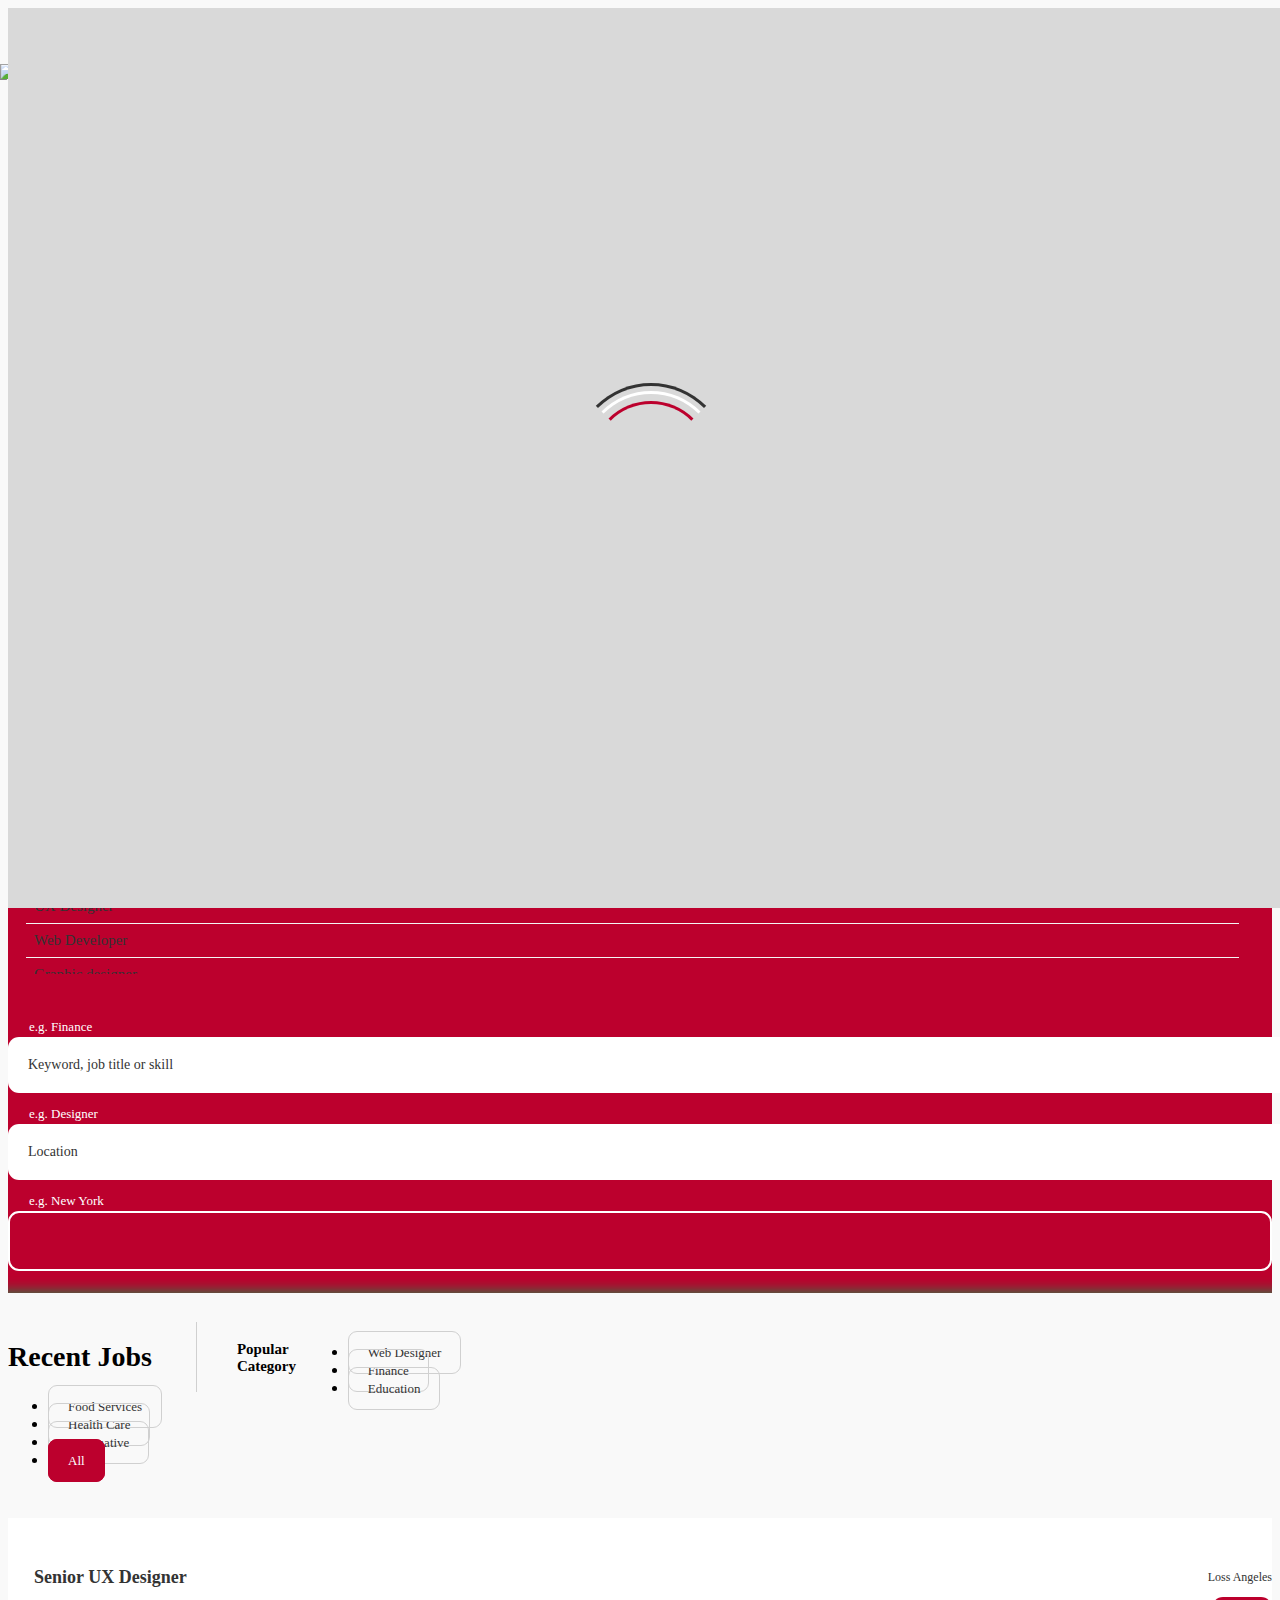
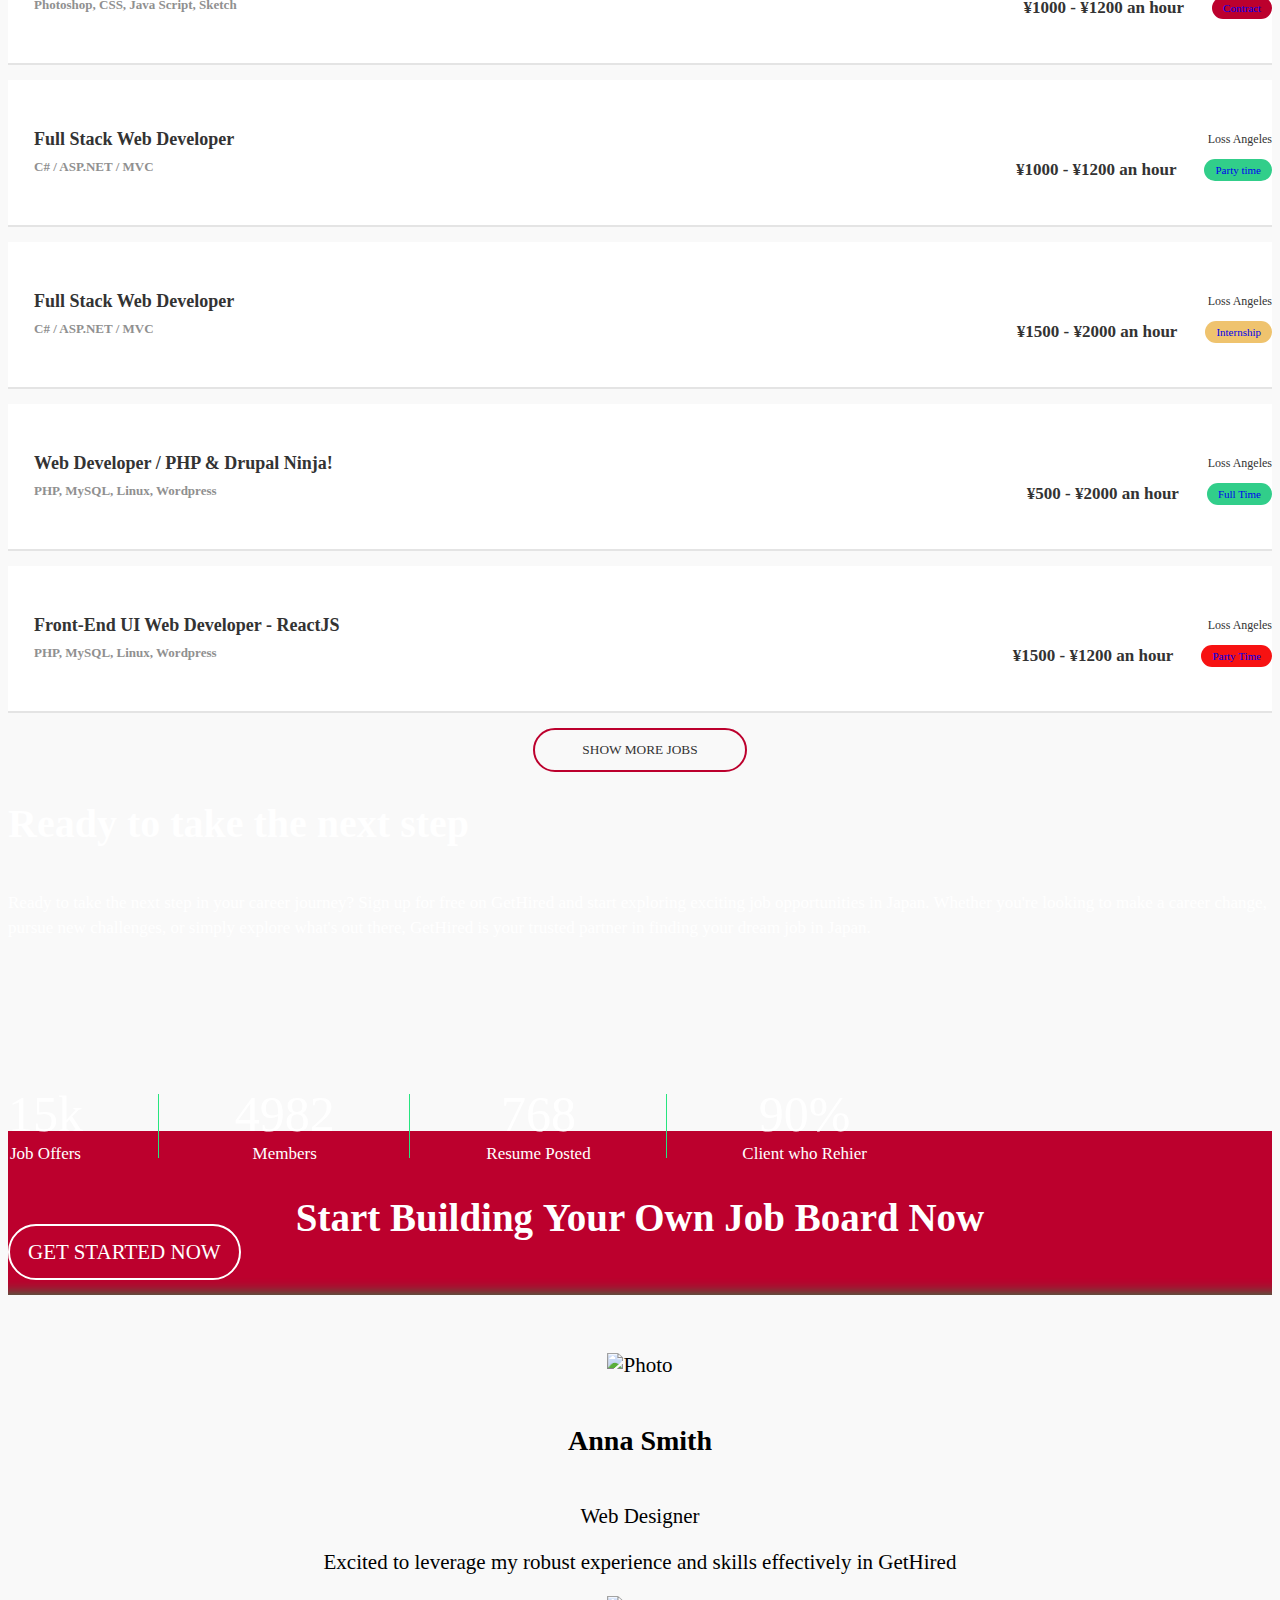
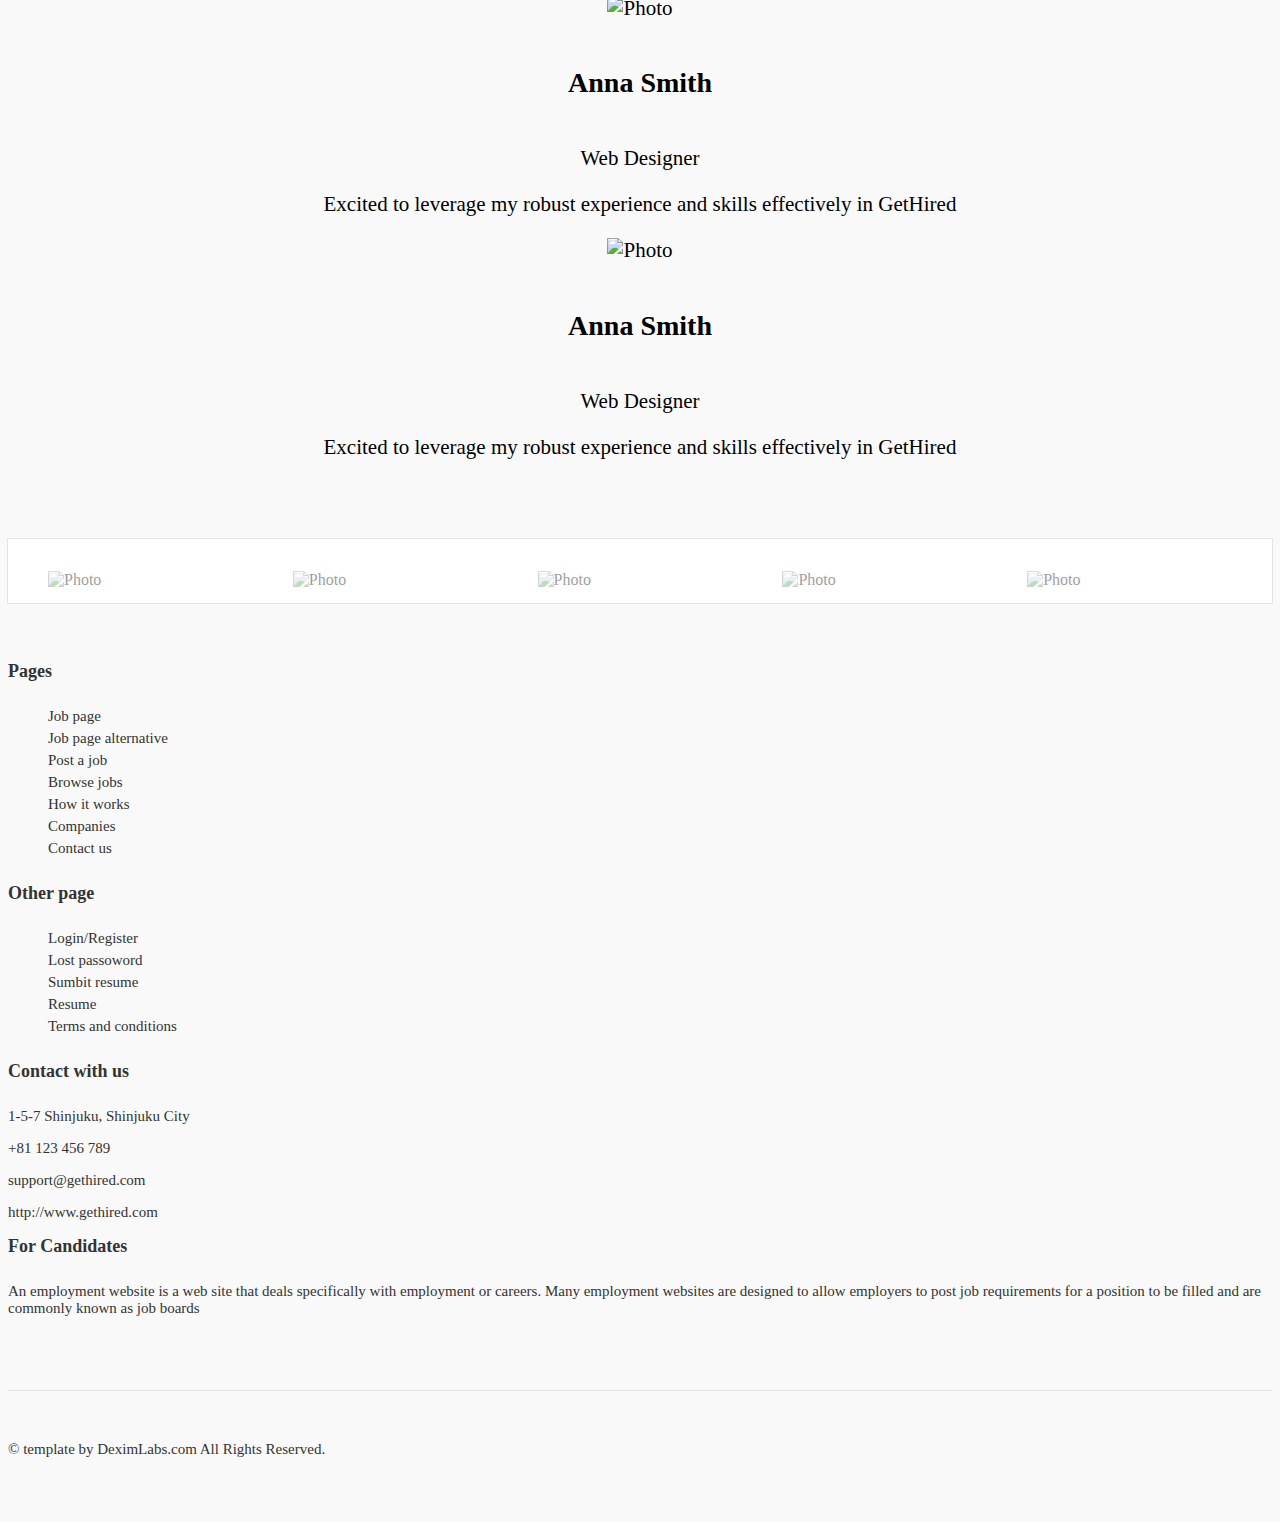
==== index.html @ 3e4818d2 "Add files via upload" ====
<!DOCTYPE html>
<html lang="en"><head>
    <meta charset="utf-8">
    <meta http-equiv="X-UA-Compatible" content="IE=edge">
    <meta name="viewport" content="width=device-width, initial-scale=1">
    <title>GetHired- Home</title>
    <link rel="icon" href="assets/images/favicon.png">
    
    <!-- Bootstrap -->
    <link href="assets/css/bootstrap.min.css" rel="stylesheet">
    
    <!--Custom template CSS-->
    <link href="style.css" rel="stylesheet">
    <link href="assets/webcss/site-responsive.css" rel="stylesheet">
    
    <!--Animated CSS -->
    <link href="assets/webcss/animate.css" rel="stylesheet">
    
    <!--Owsome Fonts -->
    <link rel="stylesheet" href="assets/font-awesome/css/font-awesome.min.css">
    
    <!-- Important Owl stylesheet -->
    <link rel="stylesheet" href="assets/owlslider/owl-carousel/owl.carousel.css">
</head>
    <body>
      <div id="loadessr"><div id="loader"></div></div>
   	<!-- Header Image Or May be Slider-->
		<div id="header" class="container-fluid home">
              <div class="row">
                <div class="header_banner">
                       <div class="slides">
                       		<div class="slider_items parallax-window"  data-parallax="scroll" data-image-src="assets/images/headerbg2.jpg"></div>
                       </div>
                 </div>
             <!-- Header Image Or May be Slider-->
                <div class="top_header">
                    <nav class="navbar navbar-fixed-top">
               			 
                         <div class="container">
                             <div class="logo">
                                <a href="index.html"><img src="assets/images/logo2.png" width="35" height="35" alt="Photo" /> </a>
                             </div>
                             <div class="logins">
                    				<a href="post-a-job.html" class="post_job"><span class="label job-type partytime">POST A JOB, IT’S FREE!</span></a> 
                                    <a href="login_register.html" class="login"><i class="fa fa-user"></i></a>
                    		</div>
                    <!-- Brand and toggle get grouped for better mobile display -->
                    <div class="navbar-header">
                          <button type="button" class="navbar-toggle collapsed" data-toggle="collapse" data-target="#bs-example-navbar-collapse-1" aria-expanded="false">
                            <span class="sr-only">Toggle navigation</span>
                            <span class="icon-bar"></span>
                            <span class="icon-bar"></span>
                            <span class="icon-bar"></span>
                          </button>
                    </div>
                    
                    <!-- Collect the nav links, forms, and other content for toggling -->
                    <div class="collapse navbar-collapse" id="bs-example-navbar-collapse-1">
                          <ul class="nav navbar-nav">
                            
                             <li class="dropdown">
                              <a href="#" class="dropdown-toggle" data-toggle="dropdown" role="button" aria-haspopup="true" aria-expanded="false">Home 
                              <span class="sr-only">(current)</span></a>     <li class="mobile-menu add-job"><a href="post-a-job.html">POST A JOB, IT’S FREE!</a></li>
							<ul class="dropdown-menu">
                           
                                <li><a href="home2.html">Home#2</a></li>

                             </ul> 
							 </li>
                            
                            <li class="dropdown">
                            	<a href="#" class="dropdown-toggle" data-toggle="dropdown" role="button" aria-haspopup="true" aria-expanded="false">Jobs</a>
                            	 <ul class="dropdown-menu">
                                    <li><a href="browse-jobs.html">Browse Jobs</a></li>
                                    <li><a href="browse-jobs-alternative.html">Browse jobs alternative</a></li>
                                    
                                  </ul>
                            </li>
                            <li class="dropdown">
                                <a href="#" class="dropdown-toggle" data-toggle="dropdown" role="button" aria-haspopup="true" aria-expanded="false">About Japan</a>
                            </li>
                            <li><a href="companies.html">Companies</a></li>
                            <li><a href="how_its_work.html">How It Works</a></li>
							<li><a href="contact-us.html">Contact</a></li>
                            <li class="mobile-menu"><a href="post-a-job.html">POST A JOB, IT’S FREE!</a></li>
                            <li class="mobile-menu"><a href="login_register.html">Register User</a></li>
                          </ul>
                     
                    </div><!-- navbar-collapse -->
                    
                    
                    </div>
                    <!-- container-fluid -->
                    </nav>
                    
                    <div class="container slogan">
                        <div class="col-lg-12">
                        	<h1 class="animated fadeInDown">Looking For a Job?</h1>
                            <h3 class="text-center"><span>Join us </span>& Explore thousands of jobs In Japan</h3>
                       		<a href="">We have <span>59</span> jobs offers for you!</a>
                        </div>
                    
                    </div>
                    
                 </div>
                 
                <div class="jobs_filters">
                    <div class="container">
                        	<form class="" action="index.html">
                    	<!--col-lg-3 filter_width -->
                        <div class="col-lg-3 col-md-3 col-sm-6 col-xs-12 filter_width bgicon">
                            <div class="form-group">
                                <div class="dropdown">
                                        <button class="filters_feilds btn btn-default dropdown-toggle" type="button" id="dropdownMenu1" data-toggle="dropdown" aria-haspopup="true" aria-expanded="true">
                                        Category
                                        <span class="glyphicon glyphicon-menu-down"></span>
                                        </button>
                                    
                                    <div class="dropdown-menu "  aria-labelledby="dropdownMenu1">
                                        <ul class="tiny_scrolling" id="style-3">
                                            <li><a href="#">Web Developer</a></li>
                                            <li><a href="#">Graphic designer</a></li>
                                            <li><a href="#">Developer</a></li>
                                            <li><a href="#">UX Designer</a></li>
                                             <li><a href="#">Web Developer</a></li>
                                            <li><a href="#">Graphic designer</a></li>
                                            <li><a href="#">Developer</a></li>
                                            <li><a href="#">UX Designer</a></li>
                                        </ul>
                                    </div>
                                </div>
                            </div>
                            <span>e.g. Finance</span>
                        </div>
                         <!--col-lg-3 filter_width -->
                         
                         <!-- col-lg-5 filter_width -->
                            <div class="col-lg-5 col-md-4 col-sm-6 col-xs-12 filter_width bgicon">
                                <div class="form-group">
                                    <input type="text" class="form-control" placeholder="Keyword, job title or skill">
                                    <span class="glyphicon glyphicon-briefcase" aria-hidden="true"></span>
                                </div>
                                <span>e.g. Designer</span>
                            </div>
                         <!-- col-lg-5 filter_width -->
                         
                        	<div class="col-lg-3 col-md-3 col-sm-6 col-xs-12 filter_width bgicon location">
                                <div class="form-group">
                                    <input type="text" class="form-control" placeholder="Location">
                                    <span class="glyphicon fa fa-location-arrow" aria-hidden="true"></span>
                                </div>
                                <span>e.g. New York</span>
                            </div>
                            <div class="col-lg-1 col-md-2 col-sm-6 col-xs-12 filter_width bgicon submit">
                                <div class="form-group">
                                   <input type="submit" class="customsubmit" name="submit" value="Search"/>
                                   <span class="glyphicon fa fa-search" aria-hidden="true"></span>
                                </div>
                            </div>
                            </form>
                    </div>
         
         	</div>
            </div>
       	</div>
    <!-- Header Section -->
	
    <!--maine container Section -->
        <div class="container main-container-home">
           
           <div class="jobs_results">
               	<!--Filters Category -->
                    <div class="tab_filters">
                        <div class="col-lg-4">
                            <h5>Recent Jobs</h5>
                            <h4>Popular <span>Category </span></h4>
                         </div>
                        
                        <div class="col-lg-8 col-md-12 col-sm-12 col-xs-12 filters pull-right filter-category">
                            <ul class="nav nav-pills">
                                      <li class="web-designer"><a href="#">Web Designer</a></li>
                                      <li class="fianance"><a href="#">Finance</a></li>
                                      <li class="education"><a href="#">Education</a></li>
                                      <li class="food-service"><a href="#">Food Services</a></li>
                                      <li class="health-services"><a href="#">Health Care</a></li>
                                      <li class="automative"><a href="#">Automative</a></li>
                                      <li class="all active"><a href="#">All</a></li>
                            </ul>
                        </div>
                 </div>
              	<!-- Filters Category --> 
                	<div class="jobs-result"> 
                       <!--Search Result 01-->
                        <div class="col-lg-12">
                        <a href="job.html"> <div class="filter-result 01">
                                <div class="col-lg-6 col-md-6 col-sm-7 col-xs-12 pull-left">
                                   <div class="company-left-info pull-left">
                                        <img src="assets/images/company-logo.png" alt=""/>
                                    </div>
                                    <div class="desig">
                                        <h3>Senior UX Designer</h3>
                                        <h4>Photoshop, CSS, Java Script, Sketch</h4>
                                    </div>
                                </div>
                                <div class="col-lg-6 col-md-6 col-sm-5 col-xs-12 pull-right">
                                    <div class="pull-right location">
                                        <p>Loss Angeles</p>
                                    </div>
                                    <div class="data-job">
                                    <h3>¥1000 - ¥1200 an hour</h3>
                                        <span class="label job-type job-contract ">Contract</span>
                                    </div>
                                    
                                </div>
                            </div> </a>
                            <!--jobs result--> 
                           <a href="job.html"> <div class="filter-result 02">
                                <div class="col-lg-6 col-md-6 col-sm-7 col-xs-12 pull-left">
                                    <div class="company-left-info pull-left">
                                        <img src="assets/images/company-logo.png" alt=""/>
                                    </div>
                                    <div class="desig"> 
                                    <h3>Full Stack Web Developer</h3>
                                    <h4>C# / ASP.NET / MVC</h4>
                                    </div>
                                </div>
                                <div class="col-lg-6 col-md-6 col-sm-5 col-xs-12 pull-right">
                                    <div class="pull-right location">
                                        <p>Loss Angeles</p>
                                    </div>
                                    <div class="data-job">
                                    <h3>¥1000 - ¥1200 an hour</h3>
                                        <span class="label job-type job-parttime ">Party time</span>
                                    </div>
                                    
                                </div>
                            </div> </a>
                            <!--jobs result--> 
                           <a href="job.html"> <div class="filter-result 03">
                                <div class="col-lg-6 col-md-6 col-sm-7 col-xs-12 pull-left">
                                    <div class="company-left-info pull-left">
                                        <img src="assets/images/company-logo.png" alt=""/>
                                    </div>
                                    <div class="desig"> 
                                    <h3>Full Stack Web Developer</h3>
                                        <h4>C# / ASP.NET / MVC</h4>
                                    </div>
                                </div>
                                <div class="col-lg-6 col-md-6 col-sm-5 col-xs-12 pull-right">
                                    <div class="pull-right location">
                                        <p>Loss Angeles</p>
                                    </div>
                                    <div class="data-job">
                                    <h3>¥1500 - ¥2000 an hour</h3>
                                        <span class="label job-type job-internship ">Internship</span>
                                    </div>
                                    
                                </div>
                            </div> </a>
                            <!--jobs result--> 
                           <a href="job.html"> <div class="filter-result 04">
                                <div class="col-lg-6 col-md-6 col-sm-7 col-xs-12 pull-left">
                                    <div class="company-left-info pull-left">
                                        <img src="assets/images/company-logo.png" alt=""/>
                                    </div>
                                    <div class="desig"> 
                                      <h3>Web Developer / PHP & Drupal Ninja!</h3>
                                        <h4>PHP, MySQL, Linux, Wordpress</h4>
                                    </div>
                                </div>
                                <div class="col-lg-6 col-md-6 col-sm-5 col-xs-12 pull-right">
                                    <div class="pull-right location">
                                        <p>Loss Angeles</p>
                                    </div>
                                    <div class="data-job">
                                    <h3>¥500 - ¥2000 an hour</h3>
                                        <span class="label job-type job-fulltime ">Full Time</span>
                                    </div>
                                    
                                </div>
                            </div> </a>
                            <!--jobs result--> 
                           <a href="job.html"> <div class="filter-result 02">
                                <div class="col-lg-6 col-md-6 col-sm-7 col-xs-12 pull-left">
                                    <div class="company-left-info pull-left">
                                        <img src="assets/images/company-logo.png" alt=""/>
                                    </div>
                                    <div class="desig">
                                        <h3>Front-End UI Web Developer - ReactJS</h3>
                                        <h4>PHP, MySQL, Linux, Wordpress</h4>
                                    </div>
                                </div>
                                <div class="col-lg-6 col-md-6 col-sm-5 col-xs-12 pull-right">
                                    <div class="pull-right location">
                                        <p>Loss Angeles</p>
                                    </div>
                                    <div class="data-job">
                                    <h3>¥1500 - ¥1200 an hour</h3>
                                        <span class="label job-type job-partytime">Party Time</span>
                                    </div>
                                    
                                </div>
                            </div>
              <div class="clearfix"></div>
                            <div class="col-lg-12">
                            <button class="btn btn-default dropdown-toggle" type="button" id="load_more" data-toggle="dropdown" aria-haspopup="true" aria-expanded="false">   Show more Jobs <span class="glyphicon glyphicon-menu-down"></span>
                                        </button>     </div>               
                            
                         </div> </a>
                         <!--Search Result 01-->
                    </div>
           </div>
        
        </div>
    <!--main container Section -->  
    
    <!---full width sectio fulid-->
    	<div class="container-fluid bluesection">
        	<div class="row">
        	<div class="container main-container">
            	<div class="col-lg-7 col-md-12 col-sm-12 col-xs-12 blue-halef">
                	<h3>Ready to take the next step</h3>
                    <p>Ready to take the next step in your career journey? Sign up for free on GetHired and start exploring exciting job opportunities in Japan. Whether you're looking to make a career change, pursue new challenges, or simply explore what's out there, GetHired is your trusted partner in finding your dream job in Japan.</p>
                    
                </div>
                
            </div>
            
            <div class="container main-container countjobs" id="cjobs">
            	<div class="col-lg-8 col-md-12 col-sm-12 col-xs-12">
                	   <ul id="counter">
                       		<li><div class="count"><div class="num">15</div>k</div><span>Job Offers</span></li>
                            <li><div class="count"><div class="num">4982</div></div><span>Members</span></li>
                            <li><div class="count"><div class="num">768</div></div><span>Resume Posted</span></li>
                            <li><div class="count"><div class="num">90</div>%</div><span>Client who Rehier</span></li>
                       </ul>                 
                </div>
                
            </div>
        </div>
        </div>
    <!---full width sectio fulid-->
    
    <!-- Green Banner-->
    	<div class="container-fluid green-banner">
        	<div class="row">
            <div class="container main-container v-middle">
            	<div class="col-lg-10 col-md-8 col-sm-8 col-xs-12 ">
                	<h3 class="white-heading">Start Building  <span>Your Own Job Board Now</span></h3>
                </div>
                <div class="col-lg-2 col-md-4 col-sm-4 col-xs-12 no-padding-left">
                	<a href="#" class="btn btn-getstarted bg-red">get started now</a>
                </div>
            </div>
            </div>
        </div>
    <!-- Green Banner-->
    
    <!-- Testimionals Slider-->
    	<div class="container-fluid testimionals" style="background:url(assets/images/testbg.png);">
			<div class="row">
            <div class="container main-container">
            	<div class="col-lg-12">
                    <div id="testio" class="owl-carousel owl-template">
                      <!--Slides-->
                      <div class="item">
                      		<img src="assets/images/tes-profile.png" alt="Photo" /> 
                            <div class="info">
                            	<h5>Anna Smith</h5>
                                <span>Web Designer</span>
                                <p>Excited to leverage my robust experience and skills effectively in GetHired</p>
                            </div>
                       </div>
                      
                      <div class="item">
                      		<img src="assets/images/tes-profile.png" alt="Photo" /> 
                            <div class="info">
                            	<h5>Anna Smith</h5>
                                <span>Web Designer</span>
                                <p>Excited to leverage my robust experience and skills effectively in GetHired</p>
                            </div>
                       </div>
                      
                      <div class="item">
                      		<img src="assets/images/tes-profile.png" alt="Photo" /> 
                            <div class="info">
                            	<h5>Anna Smith</h5>
                                <span>Web Designer</span>
                                <p>Excited to leverage my robust experience and skills effectively in GetHired</p>
                            </div>
                       </div>
                       
                    </div>
                </div>
            </div>     
        </div>
        </div>
    <!-- Testimionals Slider-->
    
    <!-- Clients Slider-->
    	<div class="container-fluid clients">
        <div class="row">
            <div class="container main-container">
                    <div class="col-lg-12">
                        <ul>
                            <li><img src="assets/images/client1.png" alt="Photo" /> </li>
                            <li><img src="assets/images/client2.png" alt="Photo" /> </li>
                            <li><img src="assets/images/client3.png" alt="Photo" /> </li>
                            <li><img src="assets/images/client4.png" alt="Photo" /> </li>
                            <li><img src="assets/images/client1.png" alt="Photo" /> </li>
                        </ul>
					</div>
                </div>
			</div>
        </div>
	<!-- Client Slider-->  

    <!--Footer Area-->
    <div class="container-fluid footer">
        <div class="row">
        <div class="container main-container">
            <div class="col-lg-3 col-md-3 col-sm-3 col-xs-12">
                <h3>Pages</h3>
                <ul class="list-group">
                    <li><a href="job.html">Job page</a></li>
                    <li><a href="browse-jobs-alternative.html">Job page alternative</a></li>
                    <li><a href="post-a-job.html">Post a job</a></li>
                    <li><a href="browse-jobs.html">Browse jobs</a></li>
                    <li><a href="how_its_work.html">How it works</a></li>
                    <li><a href="companies.html">Companies</a></li>
                    <li><a href="contact-us.html">Contact us</a></li>
                    

                </ul>
            </div>
            <!---Footer Column 01-->
            <div class="col-lg-3 col-md-3 col-sm-3 col-xs-12">
                <h3>Other page</h3>
                <ul class="list-group">
                    <li><a href="login_register.html">Login/Register</a></li>
                    <li><a href="lost-password">Lost passoword</a></li>
                    <li><a href="submit-resume.html">Sumbit resume</a></li>
                    <li><a href="resume.html">Resume</a></li>
                    <li><a href="#!">Terms and conditions</a></li>

                </ul>
            </div>
             <!---Footer Column 01-->
             <div class="col-lg-3 col-md-3 col-sm-3 col-xs-12">
                <h3>Contact with us</h3>
                    <p>1-5-7 Shinjuku, Shinjuku City</p> 
                    <p>+81 123 456 789</p>
                    <p>support@gethired.com</p>
                    <p>http://www.gethired.com</p>
            </div>
             <!---Footer Column 01-->
            <div class="col-lg-3 col-md-3 col-sm-3 col-xs-12">
                <h3>For Candidates</h3>
                <p>An employment website is a web site that deals specifically with employment or careers. Many employment websites are designed to allow employers to post job requirements for a position to be filled and are commonly known as job boards</p>
            </div>
            
        </div>
        </div>
    </div>
    <!--Footer Area--> 
    <!--Last Footer Area---->
    	<div class="container-fluid footer last-footer ">
        	<div class="row">
            <div class="container main-container">
            	<div class="col-lg-9 col-md-3 col-sm-9 col-xs-6" >
                	<p class="copyright">© template by DeximLabs.com All Rights Reserved.</p>
                </div>
                <div class="col-lg-3 col-md-3 col-sm-3 col-xs-6">
                	<ul class="list-group">
                    	<li><a href="#"><i class="fa fa-facebook"></i></a></li>
                        <li><a href="#"><i class="fa fa-twitter"></i></a></li>
                        <li><a href="#"><i class="fa fa-google-plus-square"></i></a></li>
                        <li><a href="#"><i class="fa fa-linkedin"></i></a></li>
                    </ul>
                </div>
                
            </div>
            </div>
        </div>
    <!--Last Footer Area----> 

  	<!--  jQuery 1.7+  -->
    <script type="text/javascript" src="assets/js/jquery-1.9.1.min.js"></script>
    <!--Select 2-->
    <script type="text/javascript" src="assets/js/select2.min.js"></script>
    <!-- Html Editor -->
    <script src="assets/tinymce/tinymce.min.js"></script>
	<!--  parallax.js-1.4.2  -->
    <script type="text/javascript" src="assets/parallax.js-1.4.2/parallax.js"></script>
	<!-- jQuery (necessary for Bootstrap's JavaScript plugins) -->
    <!-- Include all compiled plugins (below), or include individual files as needed -->
    <script src="assets/js/bootstrap.min.js"></script>
   	<!-- Include js plugin -->
    <script type="text/javascript" src="assets/owlslider/owl-carousel/owl.carousel.js"></script>
    <script type="text/javascript" src="assets/js/waypoints.min.js"></script> 
  	<script type="text/javascript" src="assets/counter/jquery.counterup.min.js"></script> 
    <!--Site JS-->
    <script src="assets/js/webjs.js"></script>

    <script>
        $(window).load(function() {

            $("#loadessr").fadeOut();

        })
    </script>
	</body>
</html>
---- style.css ----
@import url(assets/webcss/custom_fonts.css);

body {
    background: #f9f9f9;	
	font-family: OpenSansSemibold;
	font-size:21px;
}
body.modal-open {
	overflow: overlay;
	padding: 0 !important;
}
/*/////Logo//////////*/
.logo {
    float: left;
    width: 170px;
    padding: 6px 0;
    margin-right: 10px;
}
.pages .navbar .logo {
    padding: 10px 0;
}
.logo img {
    width: 100%;
}
/*////////Login buttons/////*/
/*////////Mobile Menu/////////////////////*/
.navbar-toggle {
	margin:0px;
}
.navbar-fixed-bottom .navbar-collapse, .navbar-fixed-top .navbar-collapse {
	max-height:inherit;
}
.navbar-toggle .icon-bar {
	background-color: #fff;
	border-radius: 0;
	height: 4px;
	width: 25px;
}
.mobile-menu.add-job a {
    background: #BC002D none repeat scroll 0 0 !important;
    border: medium none;
    border-radius: 23px;
    color: #333 !important;
    text-align: center;
}
/*******************************/
.logins {
    position: absolute;
    right: 60px;
    padding: 4px 0;
}
.logins span {
background: rgba(0, 0, 0, 0) none repeat scroll 0 0;
    border: 2px solid #BC002D;
    border-radius: 26px;
    color: #333;
    font-family: OpenSansBold;
    font-size: 13px;
    margin-right: 0;
    padding: 12px 30px;
    width: auto;
}
.logins span:hover {
    background: #BC002D;
    color: #f9f9f9;
}

.logins span:hover {
    background: #BC002D;
}
.logins .login {
background: #BC002D none repeat scroll 0 0;
    border-radius: 23px;
    color: #ffffff;
    float: right;
    line-height: 0;
    margin-left: 10px;
    padding: 15px 18px;
    text-align: center;
}
.logins .login:hover {
    background: #232323;
}
.logins .login i {font-size: 16px;}

a {
	text-decoration:none;
}
h3 {
	font-family: OpenSansBold;
	font-size:40px;
	margin: 0 0 4px;
	color: #333;
}
h4 {
	font-family:OpenSansRegular;
	font-size:15px;
}
h4 span {
	font-family:OpenSansBold;
    width: 100%;
    float: left;
}
h5 {
	font-family: LatoBlack;
    font-size: 28px;
}
ul li {
	font-family:OpenSansRegular;
	font-size:16px;
	padding-bottom:12px;	
}
.img-responsive {
}

/*///////Header Section///////*/
.top_header {
    position: absolute;
    top: 29px;
    left: 0;
    right: 0;
	z-index: 2;
}

/*/////////////////////////////*/

/*/////////Animations ///////*/
.navbar-fixed-top,
.filter-result:hover,
a, .btn,
.related_jos,
input[type="submit"],
.posts-list .post-thumb img,
.label{
	-webkit-transition: all 0.1s ease-in-out;
    -moz-transition: all 0.1s ease-in-out;
    transition: all 0.1s ease-in-out;
	transition-duration: 0.2s;
}
/*////////////////////////*/
.navbar-fixed-top {
	padding: 29px 0;
	
}
.fixed-header .navbar-fixed-top {
    background: #fff;
    box-shadow: 0 0 1px #d6d6d6;
    padding: 10px 0;
}

nav.navbar.home {
    margin: 0;
}
.header_banner {
	position: relative;
	z-index: 1;
}
/*///////////////////*/
.pages .navbar {
    background: #fff;
}
.pages.fixed-header .navbar {
    padding: 10px 0;
}
/*///////////////*/
.slider_items {
    background: url(assets/images/Work-Culture-In-Japan.png);
    height: 668px;
	background-attachment: fixed;
    background-position: 0 83%;
    background-repeat: no-repeat;
    background-size: cover;
	position:relative;
}
.slider_items:before {
	content: "";
	position: absolute;
	left: 0;
	right: 0;
	background: #333;
	width: 100%;
	height: 100%;
	background: rgba(0, 0, 0, 0.0) none repeat scroll 0 0;
}
#main-menu {
    min-height: initial;
    margin-bottom: 0;
}
/*//////////Navigation Change to Hover //////*/
ul.dropdown-menu {
	border: 1px solid #fff;
	border-radius: 14px;
}
#header .navbar-nav li.dropdown:hover ul.dropdown-menu {
    display: block;
	width: 230px;
}
#header .collapse {
}
/*///////////Navigatiosns///////////////*/
.nav a {
    color: #333;
    font-family: OpenSansBold;
    font-size: 15px;
    text-transform: uppercase;
}
.nav li {
	margin-right: 15px;
	padding-bottom: 0;
}
.nav>li:first-child {
    padding: 0;
    border: medium none;
}
.nav>li:nth-of-type(2){
    padding: 0;
    border: medium none;
}
.nav>li a {
    padding: 13px 19px;
}
ul.dropdown-menu li a {
    text-transform: none;
    color: #333 !important;
    padding: 13px 20px;
    margin: 0px 18px;
    border-bottom: 1px solid #e9e9e9;
}
.nav>li:hover a,
.nav>li>a:focus, 
.nav>li>a:hover,
.nav li.active a {
    color: #BC002D;
    background: rgba(0, 0, 0, 0) none repeat scroll 0 0;
}
ul.tiny_scrolling li a {
    text-transform: none;
    color: #333;
    padding: 13px 4px;
    margin: 0px 18px;
    border-bottom: 1px solid #e9e9e9;
}
ul.dropdown-menu li a:hover {
    color: #BC002D !important;
	text-decoration: none;
}
ul.dropdown-menu li:last-child a {
	border: none;
}
/*////////////Slogan Area/////////*/
.container.slogan {
	text-align: center;
    color: #fff;
    position: absolute;
    left: 0;
    right: 0;
    top: 164px;
	z-index: -1;
}
.slogan h1 {
color: #333333;
    font-family: LatoBlack;
    font-size: 58px;
}
.slogan h3 {
    margin: 0;
    font-family: RalewayLight;
    font-size: 25px;
	color:#333;
    text-align: center;
}
.slogan span {
    color: #BC002D;
}
.slogan a:hover {
    background: #fff;
    color: #333;
    border: 2px solid #ddd;
}
.slogan a {
    background: #fff;
    border: 2px solid #BC002D;
    color: #333;
    display: inline-block;
    font-family: OpenSansSemibold;
    font-size: 15px;
    margin-top: 46px;
    padding: 10px 31px;
    text-decoration: none !important;
    border-radius: 44px;
}
.slogan a span {
    font-family: OpenSansBold;
}
/*////////////////Jobs Filters//////////*/
.jobs_filters .container {
    padding: 0;
}
.jobs_filters .filters_feilds, .jobs_filters .form-group input {
    width: 100%;
    text-align: left;
    border: none;
    border-radius: 0;
    line-height: normal;
    font-family: OpenSansSemibold;
    font-size: 14px;
    padding: 20px 28px 20px 20px;
    color: #333;
    height: inherit;
    border-radius: 0;
    border: none;
    border-radius: 11px;
}
::-webkit-input-placeholder {
	 color: #333 !important;
}
:-moz-placeholder { /* Firefox 18- */
 	color: #333 !important;
}
::-moz-placeholder {  /* Firefox 19+ */
 	color: #333 !important;
}
:-ms-input-placeholder {  
 	color: #333 !important;
 }
.jobs_filters button .glyphicon {
    float: right;
	color:#BC002D;
}
.jobs_filters {
    background: #BC002D;
    padding: 24px 0 9px;
    box-shadow: 0 -17px 15px -17px #099b4e inset;
}
.jobs_filters .dropdown-menu {
	width: 100%;
    padding: 11px 0;
    border-radius: 14px;
}
.jobs_filters .dropdown-menu li a {
    border: none;
}
.tiny_scrolling::-webkit-scrollbar-track,
.select2-results::-webkit-scrollbar-track {
	-webkit-box-shadow: inset 0 0 6px rgba(0,0,0,0.3);
	background-color: #d0d0d0;
}

.tiny_scrolling::-webkit-scrollbar,
.select2-results::-webkit-scrollbar  {
	width: 6px;
	background-color: transparent;
}

.tiny_scrolling::-webkit-scrollbar-thumb,
.select2-results::-webkit-scrollbar-thumb{
	background-color: #ef4136;
}
.tiny_scrolling,
.select2-results {
    overflow: auto;
    margin-right: 15px;
	height: 186px;	
	padding: 0;
}
.jobs_filters .tiny_scrolling li a {
    border-bottom: 1px solid #f4f4f4;
    display: block;
    font-family: OpenSansSemibold;
    font-size: 15px;
    padding: 8px;
}
.jobs_filters .tiny_scrolling li a:hover {
    color: #BC002D;
}
.tiny_scrolling li {
    padding: 0;
	list-style: none;
}
.open>.dropdown-toggle.btn-default:focus, 
.open>.dropdown-toggle.btn-default:hover,.btn-default:hover,
.open>.dropdown-toggle.btn-default {
    background: #fff !important;
}
.jobs_filters .form-group {
	margin-bottom: 13px;
}
.filter_width.bgicon {
    position: relative;
}

.filter_width.bgicon .glyphicon {
    position: absolute;
    right: 40px;
    top: 22px;
    color: #BC002D;
}
.filter_width.bgicon .fa {
    font-size: 18px;
}
.jobs_filters .form-group .customsubmit {
    background: rgba(0, 0, 0, 0) none repeat scroll 0 0;
    border: 2px solid #ffffff;
    text-indent: -9999px;
}
.jobs_filters .form-group .customsubmit:hover {
    background: #333 none repeat scroll 0 0;
    border: 2px solid #333;
}

.jobs_filters .form-group .fa-search {
    color: #fff;
	right: 40px;
}
.jobs_filters .filter_width>span {
	color: #fff;
    display: flex;
    font-size: 13px;
    margin-bottom: 2px;
    margin-top: 8px;
    padding-left: 21px;
    font-family: raleway;

}
/*///////////Main Container /////////*/
.main-container-job {
	padding: 18px 0px;
}
.main-container {
	padding: 58px 0px;
}
.main-container-home {
    padding: 29px 0;
}
/*///////////Tabs Filters//////*/
.tab_filters {
	float: left;
    width: 100%;
}
.tab_filters ul.nav li {
    margin-right: 9px;
    margin-left: 0;
}
.tab_filters ul.nav li a {
    border: 1px solid #d0d0d0;
    font-family: LatoRegular;
    font-size: 13px;
    color: #333;
    border-radius: 9px;
	text-transform: none;
}
.tab_filters ul.nav li a:hover {
    background: #333 none repeat scroll 0 0;
    border: 1px solid #333;
    color: #ffffff;
}
.tab_filters ul.nav li:last-child {
    margin-right: 0;
}
.tab_filters ul.nav li.active a {
    font-family: OpenSansBold;
    color: #fff;
    border: 1px solid #BC002D;
    background: #BC002D;
}
.tab_filters h5,.tab_filters h4 {
    margin: 0;
	float: left;
    padding: 19px 0;
}
.tab_filters h5 {
    padding-right: 44px;
    border-right: 1px solid #d0d0d0;
    margin-right: 40px;
}

/*/////////////////Filters Result /////////*/
.jobs-result {
    float: left;
    width: 100%;
	margin-top: 28px;
}
.filter-result:hover {
    border-bottom: 2px solid #BC002D;

}
.filter-result {
    background: #fff;
    padding: 40px 0;
	float: left;
    width: 100%;
	margin-bottom: 15px;
	border-bottom: 2px solid #e4e4e4;
        -webkit-transition: all 0.1s ease-in-out;
    -moz-transition: all 0.1s ease-in-out;
    transition: all 0.1s ease-in-out;
    transition-duration: 0.2s;
 
}
.filter-result .company-left-info {
    float: left;

    margin-right: 26px;
}
.filter-result .desig {
    float: left;
}
.filter-result .desig h3, .filter-result .desig h4 {
	margin: 0;
}
.filter-result .desig h3 {
    font-size: 18px;
    margin: 9px 0;
}
.filter-result .desig h3:hover { color: #3e48d2; text-decoration:none; }

.filter-result .desig h4 {
    font-size: 13px;
    color: #909090;
}
.label{
background: #BC002D none repeat scroll 0 0;
    border-radius: 0;
    float: left;
    font-family: OpenSansBold;
    font-size: 11px;
    line-height: normal;

    padding: 5px 11px;
    
}
.filter-result .location {
    width: 100%;
    text-align: right;
}
.filter-result .location p {
    font-size: 12px;
    line-height: normal;
    color: #333;
 
}
.data-job {
    text-align: left;
}
.data-job {
    float: right;
}
.data-job h3 {
    float: left;
    font-size: 17px;
	line-height: 22px;
    margin-right: 28px;

}
.data-job  h4 {
    float: left;
}
.job-type.job-parttime {
    background: #31ce8a;
}
 .job-type.job-internship {
    background: #efc36e;
}
.job-type.job-fulltime {
    background: #31ce8a;
}
.label.job-partytime {
    background: #f71212 none repeat scroll 0 0;
    border-radius: 33px;
    text-transform: none;
}
#load_more {
    text-align: center;
    display: block;
    margin: 0 auto;
    color: #333;
    padding: 12px 47px;
    font-family: OpenSansBold;
    position: relative;
    text-transform: uppercase;
	margin:  55px auto 28px;
     background: rgba(0, 0, 0, 0) none repeat scroll 0 0;
     border: 2px solid #BC002D;
     border-radius: 26px;
}
#load_more:hover {
    background: #BC002D  !important;
     color: #fff;
}
#load_more .glyphicon {
    position: absolute;
    right: 17px;
    top: 14px;
}
/*/////////////////////////Continer Blue Section//////////*/
.container-fluid.bluesection {
	position: relative;
}
.container-fluid.bluesection:after,.container-fluid.bluesection:before {
	content: "";
    position: absolute;
    height: 100%;
    width: 50%;
    top: 0;
    display: block;
	z-index: -1;
}
.container-fluid.bluesection:after {
	background: url(assets/images/blusectionimage.png)no-repeat;
    right: 0;
	width: 35%;
}
.container-fluid.bluesection:before {
	background: url(assets/images/blue-lines.png);
    left: 0;
	width: 65%;
}
.bluesection h3 {
    color: #fff;
}
.bluesection p {
color: #ffffff;
    font-family: latoregular;
    font-size: 17px;
    line-height: 25px;
    padding-top: 26px;
}
/*//////////////////////////Jobs Conter/////////*/
#counter li {
    float: left;
    list-style: none;
    color: #fff;
    font-family: OpenSansBold;
    font-size: 50px;
	padding: 0px 6%;
    line-height: 40px;
    text-align: center;
	position:relative;
	width: initial;
}
#counter li:after {
	content: "";
	position: absolute;
	right: 0;
	height: 80%;
	background: #27e580;
	width: 1px;
	top: 0;
}
#counter li:last-child:after {
    opacity: 0;
}
#counter li span {
    font-size: 17px;
    font-family: LatoRegular;
	float: left;
    width: 100%;
}
#counter {
    float: left;
    padding: 0;
	width: 100%;
}
#counter li:first-child, 
.how_work #counter li:first-child{
    padding-left: 0;
}
.count .num {
	display: inline-block;
}
#counter li:last-child {
    border: none;
    padding-right: 0;
}
/*/////////////Price Tags //////*/

.price-tags {
	text-align: center;
    position: relative;
	padding-bottom: 0;
}
.price-tags p {
    font-family: RalewayLight;
    font-size: 21px;
}
/*/////////Pricing Table ////////////*/

.price-tags .priceing_tables {
	position:relative;
	display: inline-block;
}
.price-tags .priceing_tables:after {
	content: "";
    position: absolute;
    top: 5px;
    height: 100%;
    width: 390px;
    display: block;
    background: url(assets/images/price_girl.png)no-repeat bottom left;
    left: -360px;
}
.priceing_tables .header {
    border-bottom: 1px solid #f2f2f2;
    color: #333;
    font-family: OpenSansBold;
    font-size: 25px;
    padding: 48px 0;
	position: relative;
}

priceing_tables  .startup {
    background: #fff;
    float: left;
    width: 100%;
}

.priceing_tables .startup {
    background: #fff;
}
.priceing_tables .price_table {
    background: #ffffff none repeat scroll 0 0;
	box-shadow: 0px 0px 46px 0px #f0f0f0;
	-webkit-box-shadow: 0px 0px 46px 0px #f0f0f0;
	-moz-box-shadow:0px 0px 46px 0px #f0f0f0;
	padding: 0;
}
.priceing_tables .price {
    padding: 3px 0;
    font-family: OpenSansBold;
    font-size: 63px;
    float: left;
    width: 100%;
    color: #333;
	height: 121px;
}

.priceing_tables .price span {
    font-family: LatoRegular;
    float: left;
    width: 100%;
    font-size: 15px;
}

.priceing_tables ul {
    padding: 0;
    list-style: none;
    margin-top: 25px;
    float: left;
    width: 100%;
    min-height: 289px;
    margin-bottom: 0;
    border-bottom: 1px solid #f6f6f6;
}
.priceing_tables ul li {
      border-bottom: 1px solid #f2f2f2;
    color: #333;
    padding: 13px;
}
.priceing_tables .purchase-now {
    float: left;
    width: 100%;
    margin: 25px 0;
}
.priceing_tables .purchase-now a {
    border: 2px solid #BC002D;
    border-radius: 77px;
    color: #BC002D;
    display: inherit;
    font-family: OpenSansBold;
    font-size: 15px;
    margin: 0 77px;
    padding: 17px 0;
    text-align: center;
    text-decoration: none !important;
    text-transform: uppercase;
}
.priceing_tables .pro .purchase-now a {
   background: #BC002D none repeat scroll 0 0;
    border: 1px solid #BC002D;
    color: #ffffff;
}
.priceing_tables .purchase-now a:hover {
    box-shadow: 0 15px 37px #cdcdcd;
}
.priceing_tables .pro .header {

}
.border.pro {
    border: 5px solid #BC002D;
}

.priceing_tables .pro .header span {
background: #fa2328 none repeat scroll 0 0;
    border-radius: 34px;
    color: #ffffff;
    font-family: OpenSansBold;
    font-size: 12px;
    left: 0;
    margin: 0 auto;
    padding: 13px 0;
    position: absolute;
    right: 0;
    text-transform: uppercase;
    top: 230px;
    width: 118px;
}
.priceing_tables .price i {
    font-family: Raleway;
    font-size: 26px;
    font-style: normal;
    position: relative;
    top: -15px;
	left: -10px;
}
/*///////////////Postslists/////////*/
.main-container.posts-list {
    padding-top: 0;
}

.posts-list .post-thumb {
    position: relative;
	overflow: hidden;
}
.posts-list .post-thumb img {
    width: 100%;
	-moz-transition: all 0.8s;
    -webkit-transition: all 0.8s;
    transition: all 0.8s;
}
.posts-list .post-meta {
    padding: 0 30px 24px;
    background:#fff;
    float: left;
    width:100%;
}
.post-date {
    position: absolute;
    bottom: 10px;
    background: none;
    left: 30px;
}
.post-date .date {
    float: left;
    width: 100%;
    color: #fff;
    text-align: center;
    line-height: 30px;
}
.postdate {
   	background: #BC002D;
    font-size: 18px;
    font-family: OpenSansSemibold;
}
.postmonth {
   	background: #333;
    font-family: OpenSansBold;
    font-size: 14px;
}
.posts-list .post-meta h4 {
    font-family: OpenSansBold;
    margin: 23px 0;
    line-height: 20px;
}
.posts-list .post-meta p {
  color: #333;
    font-family: LatoRegular;
    font-size: 13px;
    line-height: 29px;
    margin-bottom: 19px;
}
.posts-list .post-meta .readmore {
    border: 1px solid #BC002D;
    border-radius: 22px;
    color: #BC002D;
    float: left;
    font-family: OpenSansBold;
    font-size: 11px;
    padding: 9px 19px;
    text-transform: uppercase;
}
.posts-list .post-meta .readmore:hover {
    background: #333 none repeat scroll 0 0;
    border: 1px solid #333;
    color: #ffffff;
}
.container.main-container > p {
    font-family: RalewayLight;
    text-align: center;
}
/*//////////Image Banner ///////*/
.white-heading {
    color: #fff;
    font-family: opensansbold;
    font-size: 39px;
	margin-bottom: 0;
    text-align: center;
}
.price-heading {
    color: #fff;
    font-family: opensansbold;
    font-size: 39px;
    margin-bottom: 0;
    text-align: center;
}
#style-2 .white-heading span.call-us {
    font-size: 23px;
    float: none;
    position: relative;
    top: -8px;
    padding: 0 50px;
}
.blue-banner .main-container {
    padding: 30px 0;
}
.green-banner .main-container {
    padding: 30px 0;
}
.white-heading span {
    font-family: RalewayThin;
}
.btn-getstarted {
    font-family: OpenSansBold;

    color: #fff;
    border: none;
    border-radius: 0;
    text-transform: uppercase;
    width: 100%;
    padding: 14px 18px;
}
.btn-getstarted.bg-red {
	background: none;
	border: 2px solid #fff;
    border-radius: 44px;
}
.btn-getstarted.bg-red:hover {
    background: #333;
     color: #fff;
     border: 2px solid #333;
}
.btn-blog {
     border: 2px solid #BC002D;
    border-radius: 44px;
    color: #333;
    padding: 12px;
}
.btn-blog:hover {
    background: #BC002D;
     color: #fff;
     border: 2px solid #BC002D ;
}
/*///////////////////*/
#owl-demo .item{
	text-align: center;
    width: 63%;
    margin: 0 auto;
}
#testio .item {
    text-align: center;
}
.owl-item .item h5,.owl-item .item span {
color: #ffffff;
    font-family: LatoRegular;
    font-size: 22px;
    margin: 5px 0;
}
.owl-item .item span {
    color: #BC002D;
	width: initial;
}
#testio .owl-item .item p {
color: #ffffff;
    font-family: LatoRegular;
    font-size: 20px;
    line-height: 30px;
    margin-top: 28px;
    position: relative;
}
.container .owl-pagination .owl-page.active span {
    background: #BC002D;
    border-color: #BC002D;
}
.container .owl-pagination .owl-page span {
    border: 2px solid #fff;
    background: none;
    width: 15px;
    height: 15px;
}
.owl-item .item p:after,.owl-item .item p:before {
    content: "";
}

.clients ul {
    margin: 0;
    list-style: none;
}
.clients ul li {
    padding: 0;
    float: left;
    width: 20%;
}
.clients ul li img {
    opacity: 0.39;
    width: 80%;
}
.container-fluid.clients {
    background: #fff;
    box-shadow: 0 0 0 1px #e4e4e4;
	-moz-box-shadow: 0 0 0 1px #e4e4e4;
	-webkit-box-shadow: 0 0 0 1px #e4e4e4;
}
.container-fluid.clients .main-container {
    padding: 32px 0;
}
/*///////Footer///////*/

.main-container .list-group a::before {
    content: "";
    font-family: "FontAwesome";
    font-size: 13px;
    left: 15px;
    position: absolute;
}

.main-container-home .list-group a::before {
    content: "";
    font-family: "FontAwesome";
    font-size: 13px;
    left: 15px;
    position: absolute;
}
.footer h3 {
    font-family: OpenSansBold;
    font-size: 18px;
    margin-bottom: 26px;
}
.footer ul li {
    list-style: none;
    font-size: 15px;
    padding-bottom: 5px;
}
.footer a {
    color: #333;
}
.footer ul li.active a,.footer a:hover {
    color: #BC002D;
    padding-left: 6px;
}
.footer p {
    font-size: 15px;
    color: #333;
    font-family: LatoRegular;
}
.container-fluid.last-footer {
    border-top: 1px solid #e3e3e3;
}
.container-fluid.last-footer .main-container {
    padding: 35px 0;
}
.last-footer p {
    font-family: LatoRegular;
}
.footer.last-footer ul li {
    padding-bottom: 0;
    float: left;
    padding-right: 20px;
}
.footer.last-footer ul {
    padding: 0;
}
.footer.last-footer ul li:first-child {
    padding-left: 0;
}
/*////////////////////Inner Page/////////////*/
.blue-banner {
	background:#BC002D;
    
}
.green-banner {
    background:#BC002D;
    box-shadow: 0 -17px 15px -17px #099b4e inset;
}
.page-title,
.header_area {
    margin-top: 103px;
}
.page-title .white-heading {
 
     font-family: OpenSansRegular;
    text-align: left;
    font-size: 49px;


}.page-title .image-heading {
    font-family: OpenSansRegular;
    font-size: 49px;
    text-align: left;
}
.image-heading {
    color: #333;
    font-family: opensansbold;
    font-size: 39px;
    margin-bottom: 0;
    text-align: center;
}
/*////Favouorite ////////*/
.favourite {
    color: #fff;
    text-align: right;
    font-family: LatoRegular;
    font-size: 15px;
	padding: 5px 0;
	float: right;
}
.favourite.short {
    padding: 14px 0;
}
.favourite span {
    float: left;
    width: 100%;
}
.favourite.hard {
    font-family: RalewayHeavy;
    text-transform: uppercase;
    font-size: 28px;
    padding: 8px 0;
    line-height: normal;
}
.favourite i {
    margin-left: 5px;
}
.btn-print.bg-blue{
background: rgba(0, 0, 0, 0) none repeat scroll 0 0;
    border: 2px solid #BC002D;
    border-radius: 40px;
    color: #333;
}
.btn-print.bg-blue:hover {
    background: #232323;
    border: 2px solid #fff;
    color: #fff;
}
/*////////Job Admin/////////*/
.label {
	border-radius: 14px;
}
.user-data div {
    display: table-cell;
    vertical-align: middle;
}
.user-data .user-image {
   padding-right: 16px !important;
}
.user-data .user-tag span {
    float: left;
    width: 100%;
    color: #BC002D;
    font-family: LatoRegular;
}
.user-data .user-tag {
    line-height: normal;
    font-family: OpenSansBold;
    font-size: 15px;
	width: 100%;
}

.dashboard {
    background: #ffffff none repeat scroll 0 0;
    border-bottom: 1px solid #eee;
    
}
.user-data {
	display: table;
}
.dashboard .label {
    margin-right: 0;
}
.user-data .user-tag label {
    font-weight: lighter;
    line-height: normal;
    margin: 0;
    padding: 6px 0 0;
    font-size: 12px;
    font-family: LatoRegular;
}

.user-data .user-tag label span {
    font-size: 18px;
    color: #333;
    font-family: OpenSansBold;
    margin-top: 8px;
}

.user-data .seprator {
	padding-right: 3%;
    margin-right: 3%;
    position: relative;
    float: left;
    width: initial;
}

.user-data .seprator:last-child {
    padding: 0;
    margin: 0;
}

.user-data .seprator:before {
    position: absolute;
    background: #eee;
    right: 0;
    height: 100%;
    width: 1px;
    content: "";
}

.user-data .seprator:last-child:before {
    opacity: 0 !important;
}
/*////////////////*/
.white-bg {
    background: #FFF;
}
.post-image img {
    float: left;
    width: 100%;
}
.post-image {
    float: left;
    width: 100%;
}
.content h3 {}
.content {
    float: left;
    width: 100%;
    padding: 26px 0;
}
.content h3 {
    font-size: 31px;
}
.content p {
    font-family: OpenSansRegular;
    font-size: 14px;
    line-height: 26px;
    margin-top: 24px;
    text-align: justify;
}
.content h2 {
    font-family: opensansbold;
	margin: 33px 0;
	float: left;
    width: 100%;
    color: #333;
}
ul.skills li {
    list-style: none;
}
.content ul li {
    font-family: OpenSansRegular;
    color: #333;
    font-size: 14px;
    list-style: outside none none;
    padding-bottom: 10px;
    padding-left: 25px;
    position: relative;
}
.content ul li:before {
    content: "";
    position: absolute;
    width: 8px;
    height: 8px;
    background: #BC002D;
    border-radius: 100%;
    left: 0;
    top: 7px;
}
ul.alphabet li:before {
    content: counter(listStyle, upper-alpha)'.';
    background: none;
    top: 0;
}

.content ul {
	float: left;
    width: 100%;
	padding: 0;

}
ul.simple li:before {
    opacity: 0;
}

ul.simple li {
    padding-left: 0;
}
/*///////////Sidebar//////////*/
.widget .label {
    background: #232323 none repeat scroll 0 0;
	width: 100%;
    margin: 23px auto 3px;
    border-radius: 40px;
    font-size: 14px;
    padding: 17px 21px;
}
.widget .label i {
    float: right;
    position: absolute;
    right: 42px;
}
.sidebar .widget {
    margin-bottom: 56px;
}
.widget ul {
    padding: 0;
    list-style: none;
}
.widget .label.apply-job {
  background: #ffffff none repeat scroll 0 0;
    border: 2px solid #BC002D;
    border-radius: 77px;
    color: #333;
}

.label.apply-job:hover {box-shadow: 0 15px 37px #cdcdcd;}

.widget ul li {
    display: inline-block;
    width: 100%;
	text-align: center;
	position:relative;
}
.widget ul.social li a {
    color: #2a2a2a;
    font-size: 13px;
    position: relative;
    float: left;
	padding-bottom: 20px;
	text-align: center;
    width: 100%;
}
.widget ul.social li {
    text-align: center;
}
.widget ul.social li i {
	margin-right: 10px;
	width: 10px;
}
.widget ul.social {
    width: 50%;
    margin: 0 auto;
	float: none;
}
.sidebar .widget {
    margin-bottom: 56px;
    width: 100%;
    float: left;
}
.subscribe form {
    text-align: center;
    background: #f6f6f6;
    padding: 28px 32px;
	margin-bottom: 21px;
    border-radius: 31px;
}
.sidebar .subscribe h3 {
    font-size: 15px;
    font-family: OpenSansBold;
    color: #333;
    text-transform: none;
     margin-bottom: 21px;
	line-height: normal;
}
.subscribe button {
    width: 100%;
}
.subscribe input,.subscribe button {
    width: 100%;
    text-align: center;
    font-family: OpenSansBold;
    font-size: 13px;
    text-transform: uppercase;
    padding: 16px 0;
    border: none;
    background: #BC002D;
    color: #fff;
	border-radius: 0;
}
.subscribe .form-group {
	margin-bottom: 0;
}
.subscribe input {
    text-transform: none;
    margin-bottom: 10px;
    border: 1px solid #e3e3e3;
    background: #fff;
    color: #333;
}
.subscribe {
    text-align: center;
	
}
.subscribe a {
    color: #2a2a2a;
    font-family: LatoRegular;
    font-size: 13px;
}
.subscribe i {
    margin-right: 5px;
}
/*///////////Recommended Jobs///////////*/
.job-recom .main-container {
    border-top: 1px solid #f3f3f3;
    padding: 36px 0;
}
.job-recom .main-container h3, .recom {
    margin-bottom: 48px;
    font-family: OpenSansRegular;
    font-size: 30px;
}
.related_jos {
	background: #fff;
    padding: 26px;
    float: left;
    width: 100%;
    border-radius: 19px;
    border-bottom: 1px solid #f3f3f3;

}
.job-recom .recom-job {
	margin:10px;
	float: left;

}
#recommended-job .related_jos h4 {
    font-family: OpenSansBold;
    font-size: 15px;
    color: #333;
    margin: 0 0 20px;
}
#recommended-job .related_jos p {
    float: left;
    width: 100%;
    font-family: LatoRegular;
    color: #858585;
    font-size: 13px;
    line-height: normal;
	margin: 21px 0 22px;
}
.related_jos .label {
    margin-bottom: 21px;
}
#recommended-job .owl-item .item span {
	color: #fff;
    font-size: 10px;
    padding: 10px;
	margin: 0;
}
#recommended-job .related_jos span.salary {
 border-top: 1px solid #dddddd;
    color: #333;
    float: left;
    font-family: OpenSansBold;
    font-size: 16px;
    margin: 0;
    padding: 17px 0 0;
    width: 100%;
}
#recommended-job .related_jos p:after, #recommended-job .related_jos p:before {
}
.related_jos span.salary i {
    float: right;
	cursor: pointer;
}

.job-recom .recom-job:hover .related_jos i.fa-star-o {
    display: none;
}

.job-recom .recom-job:hover .related_jos i.fa-star {
    display: block;
}

.job-recom .recom-job .related_jos i.fa-star {
    display: none;
}
.call-us {
    color: #fff;
    padding: 10px 0;
    float: left;
}
.job-recom .recom-job:hover .related_jos {
	border-bottom: 1px solid #BC002D;
    box-shadow: 0 1px 18px #cdcdcd inset;

}
.job-recom .recom-job:hover .related_jos i {
	color: #BC002D;
}
/*//////////////Page title with bg image//////////////////*/
.title-image .page-title {
    background: rgba(0, 0, 0, 0) url("assets/images/bgimage.png") repeat scroll 0 0 / cover ;

}
.section-jobcategories {
    background: #ffffff none repeat scroll 0 0;
    opacity: 0.97;
}

.title-image .section-title  {
	position: relative;
}
.title-image .section-title:after {
	content: "";
	position: absolute;
	
	bottom: 0;
	width: 100%;
	height: 1px;
	opacity: 0.20;
}
.title-image .section-title .main-container {
    padding: 68px 0 67px;
}
.title-image .user-data .user-tag,
.title-image .user-data .user-tag span {
    color: #fff;
}
.title-image  .user-data .seprator:before {
	background: #fff;
	opacity: 0.20;
	
}
.title-image .page-title .job-admin, 
.title-image .page-title .favourite {
    color: #333;
}
.section-jobinfo .main-container {
    padding: 20px 0;
}
/*//////////Top Jobs Filters//////////////////*/
ul.top_filters {
    margin: 0;
    padding: 0;
	list-style: none;
}
ul.top_filters li {
	padding-bottom: 0;
    color: #fff;
    font-size: 20px;
    float: left;
    padding-right: 60px;
    position: relative;
}
.joblist .jobs-result {
    margin: 0;
}
ul.top_filters li input[type="checkbox"] {
    position: absolute;
    width: 100%;
    height: 100%;
    left: 0;
    opacity: 0;
    z-index: 2;
	
}

ul.top_filters li label {
 font-family: OpenSansBold;
    font-size: 15px;
    margin-bottom: 0;
    padding-left: 30px;
    position: relative;
    text-transform: uppercase;
    color: #333;
}
ul.top_filters li label:after {
    content: "";
    background: #fff;
    width: 14px;
    height: 14px;
    left: 0;
    position: absolute;
    top: 3px;
    border: 1px solid #c1c1c1;
}

ul.top_filters li input[type="checkbox"]:checked + label:after {
    background: #232323;
    border: none;
}
/*////////////Job list style 2/////////*/
.joblist.style2 {}
.joblist.style2 .filter-result {
	width: 49%;
    margin-right: 2%;
    padding: 20px 0;
	margin-bottom: 22px;
}
.joblist.style2 .filter-result:nth-child(even) {
    margin-right: 0;
}
.list-style2 .desig h3 {
    font-family: OpenSansBold;
	margin: 0 0 9px;
}
.list-style2 h4 {
    color: #848484;
}
.list-style2 .desig {
    float: none;
	min-height: 80px;
}
.list-style2 .company-left-info {
    padding: 0;
	margin-right: 14px;
}
.job-footer {
    float: left;
    width: 100%;
    margin-top: 10px;
    padding-top: 10px;
    border-top: 1px solid #e5e5e5;
    position: relative;
}
.job-footer .label {
	position: absolute;
    top: -53px;
    right: 0;
    margin: 0;
    border-radius: 33px;
    font-size: 10px;
    padding: 11px;
    width: 85px;
}
.job-footer ul {
    padding: 0;
    list-style: none;
    float: left;
    width: 100%;
    margin: 0;
    padding: 10px 0 0;
}

.job-footer ul li {
    float: left;
    padding-right: 7%;
    margin-right: 8%;
    position: relative;
    padding-bottom: 0;
    color: #333;
    font-size: 15px;
}

.job-footer ul li:last-child {
    padding-right: 0;
    margin-right: 0;
}

.job-footer ul li:after {
    content: "";
    position: absolute;
    right: 0;
    height: 100%;
    background: #e5e5e5;
    width: 1px;
    top: 0;
}

.job-footer ul li:last-child:after {
    opacity: 0;
}
/*/////////////Job list style 3////////////////*/
.style3 .jobs_filters {
   
}
.main-container.list-style3 {
    padding: 33px 0;
}
.main-container.list-style3 {
    padding: 33px 0;
}
.list-style3 ul.top_filters {
    float: left;
    width: 100%;
    padding-bottom: 33px;
}
.list-style3 ul.top_filters li {
    color: #1a1a1a;
}
/*//////////Job slider /////////*/
#jobs-slider .item {
    position: relative;
}
#jobs-slider .owl-item .item img{
    width: 100%;
}
#jobs-slider .item .overlay {
    position: absolute;
    bottom: 0;
}
#jobs-slider .item .overlay h3 {
    color: #fff;
    display: inline-block;
    line-height: 19px;
    font-family: RalewayExtraBold;
}
#jobs-slider .item .overlay h3 span {
	float: left;
    width: 100%;
    color: #fff;
    font-family: LatoRegular;
    padding-left: 25px;
}
.list-style3 .jobs.list-style2 {
    margin-top: 30px;
}
.slider-botom {
    background: #1a1a1a;
	float: left;
	width: 100%;
}
#jobs-slider .slider-botom .label {
    font-size: 10px;
    color: #fff;
    border-radius: 0;
}
.slider-botom h3,.slider-botom h4 {
    float: left;
    width: 100%;
    margin: 0 0 2px;
	font-size: 18px;
}
.slider-botom h3 {
    color: #fff;
    font-size: 22px;
    font-family: OpenSansBold;
}
#jobs-slider .slider-botom h4,
#jobs-slider .slider-botom h5 {
    color: #848484;
    font-family: LatoRegular;
}
#jobs-slider .slider-botom h5 {
    font-size: 12px;
}
#jobs-slider .owl-controls {
	position: absolute;
    right: 23px;
    bottom: 105px;
    margin: 0;
}
#jobs-slider .owl-controls .owl-prev,
#jobs-slider .owl-controls .owl-next {
	background: none;
    opacity: 1;
    padding: 2px;
    font-size: 22px;
    margin: 0 0 0 9px;
}
#jobs-slider .owl-controls div:hover {
	color: #BC002D ;
}
#jobs-slider .item .overlay, 
#jobs-slider .item .slider-botom {
    width: 100%;
    padding: 0 34px;
}
.tag {
     background: #ffffff none repeat scroll 0 0;
    box-shadow: 0 0 46px 0 #f0f0f0;
}
.tag h3,
.tag ul {
}
.tag h3 {
 border-bottom: 1px solid #e5e5e5;
    color: #1a1a1a;
    font-family: OpenSansSemibold;
    font-size: 18px;
    margin: 0 5px 3px;
    padding: 32px 32px 25px;
}
.tag ul {
    padding: 0 40px;
    list-style: none;
    margin-bottom: 0;
}
.tag ul li {

    line-height: normal;
    padding-bottom: 11px;
    padding-top: 5px;
    display: block;
}
.tag ul li a {
	color: #333;
    font-size: 15px;
    font-family: LatoRegular;
    display: block;
}
.tag ul li a:hover {
    color: #BC002D;
}
/*////////////pricing Tabes ///////*/
.title-image .pricing .container {
    padding: 60px 0;
}
.page-title p {
    color: #fff;
    font-size: 21px;
    font-family: Raleway;
    padding-top: 14px;
}
.title-image .pricing {
	background:url(assets/images/pricing_table.png) no-repeat;
	background-size: cover;

}
.lighttext p {
    font-family: RalewayLight;
    font-size: 21px;
     margin-top: 24px;
}
.main-container.blocks {
    padding-top: 0;
}
.blocks .block {
    box-shadow: 0 0 46px 0 #f0f0f0;
		float: left;
		width: 100%;
        padding: 30px;
	}
.blocks h3 {
   border-bottom: 1px solid #eeeeee;
    font-size: 18px;
    padding-bottom: 16px;
	position: relative;
}
.blocks p {
   	color: #333333;
    font-family: LatoRegular;
    font-size: 14px;
    font-weight: normal;
    line-height: 24px;
}
.blocks a {
border: 1px solid #BC002D;
    border-radius: 55px;
    color: #BC002D;
    float: left;
    font-family: OpenSansBold;
    font-size: 11px;
    margin-top: 30px;
    padding: 9px 19px;
    text-transform: uppercase;
}
.blocks h3 i {
    float: left;
    width: 100%;
    padding-bottom: 27px;
	color:#31ce8a;
}
/*//////////Page How its Works/////*/
.icons-heading span {
    float: left;
    color: #232323;
    font-size: 60px;
}

.icons-heading h3,.icons-heading p {
    padding-left: 110px;
}

.icons-heading h3 {
    font-size: 32px;
    font-family: RalewayHeavy;
    text-transform: uppercase;
    margin-bottom: 19px;
}
.icons-heading p {
    font-family: LatoRegular;
    font-size: 19px;
    color: #585858;
}
.how_work:after,.how_work:before {
    content: "";
    position: absolute;
    /* background: red; */
    height: 100%;
    width: 100%;
    left: 0;
	z-index: -1;
}
.how_work:after{ 

}
.how_work:before {
	display: block;
    width: 50%;
	background: url(assets/images/how_it_work.png)left no-repeat;
}
.how_work {
    position: relative;
}
.how_work .main-container {
    padding: 0;
}
.how_work .tiny_scrolling {
    height: 1032px;
    min-width: 250px;
	margin-right: 0;
}
.how_work ul {
    list-style: none;
    padding: 0;
    margin-bottom: 0;
}

.how_work ul li {
	background: #BC002D;
    padding:69px 50px 69px;
	color: #fff;
	float: left;
    width: 100%;
}
.how_work ul li.active {
    background: #333;
}
.how_work ul li h3 {
    color: #fff;
    font-family: RalewayHeavy;
    text-transform: uppercase;
    font-size: 32px;
}
.how_work ul li p {
    font-size: 17px;
    margin-bottom: 0;
    line-height: 25px;
}
.how_work .tiny_scrolling::-webkit-scrollbar-track {
	background-color: #5e86da;
}
.how_work .tiny_scrolling::-webkit-scrollbar {
	width:9px;
}
.how_work #counter li {
    padding: 0 7%;
	background:none;
}
.how_work #counter li:after {
	background: #494949;
}
.how_work ul li ul li span {
    font-family: LatoRegular;
    font-size: 17px;
    display: block;
    width: 100%;
}

.how_work ul li ul li:after {
    content: "";
    position: absolute;
    height: 100%;
    width: 1px;
    top: 0;
    right: 0;
    background: #494949;
}

.how_work ul li.counter-row{
    background: #333;
}
.how_work ul li ul li:last-child {
    margin: 0;
    padding: 0;
}

.how_work ul li ul li:last-child:after {
    opacity: 0;
}
/*/////////Terms and conditions///////////*/
ul.alphabet li {
	counter-increment: listStyle;
}
/*////////Contact Us/////////////*/
.page-title h5 {
    font-size: 15px;
    color: #fff;
    font-family: LatoRegular;
    margin: 16px 0;
}
.form-group label {
    text-align: right;
    float: left;
    width: 100px;
    margin-right: 22px;
    margin-bottom: 0;
    font-family: LatoRegular;
    font-size: 14px;
	font-weight:normal;
}
.form-group input,
.form-group textarea {
	width: 100%;
	background: #fff;
	box-shadow: none;
	border: 1px solid #e1e1e1;
	padding: 18px 16px;
	font-size: 16px;
	color: #333;
	line-height: normal;
	font-family:LatoRegular;
    border-radius: 8px;
}
.contact_us .form-group input:focus, .contact_us .form-group textarea:focus {
    border: 1px solid #BC002D;
    box-shadow: none;
    color: #333;
}
.form-group.submit label {
    opacity: 0;
}
.contact_us .form-group input[type="submit"],
#register,
#signin {
	width: initial;
    font-family: OpenSansBold;
    border: none;
    font-size: 14px;
    background: #333;
    text-transform: uppercase;
    padding: 18px 46px;
    color: #fff;
	text-decoration:none;
    border-radius: 33px;
	
}
#form-style-2 .form-group {
    float: left;
    width: 100%;
}
.register:hover, #signin:hover {
    border: 2px solid #ffffff;
}
.contact_us {
    border-bottom: 1px solid#e1e1e1;
}
.about_section h3 {
    font-size: 20px;
}
.about_section p {
    font-family: LatoRegular;
    font-size: 15px;
    line-height: 30px;
}
ul.contacts {
    padding: 0;
    list-style: none;
    margin-top: 40px;
	margin-bottom: 20px;
}

ul.contacts li i {
    margin-right: 10px;
}

ul.contacts li {
    padding-bottom: 10px;
}
ul.social {
    padding: 0;
    list-style: none;
    float: left;
    width: 100%;
}

ul.social li {
    float: left;
    padding-bottom: 0;
}

ul.social li a {
    color: #333;
    font-size: 20px;
	margin-right: 23px;
}
.about_section {
    padding-bottom: 80px;
    border-bottom: 1px solid #e4e4e4;
}
/*///Login and Register ////////////////*/
.deximJobs_tabs {
    box-shadow: 0 0 28px -3px #099b4e inset;
    background: #BC002D none repeat scroll 0 0;
}

.deximJobs_tabs .main-container {
    padding: 80px 0;
}
.deximJobs_tabs .nav {
}
.tab-content .form-group {
    float: left;
    width: 100%;
}
.deximJobs_tabs .tab-content {
	margin-top: 49px;
    float: left;
    width: 100%;
}
.deximJobs_tabs .nav li a {
    font-family: OpenSansBold;
    font-size: 45px;
    background: none !important;
    color: #f9f9f9;
    padding: 0;
    padding-right: 60px;
	line-height: normal;
}
.deximJobs_tabs .nav li a:hover {
    background: none !important;
    color: blanchedalmond;
}
.deximJobs_tabs .nav li.active a {
    color: #fff;
}
.deximJobs_tabs .contact_us {
    border: none;
}

.deximJobs_tabs .contact_us label {
    color: #fff;
    width: 130px;
    margin-left: -51px;
	padding: 2% 0;
}

.deximJobs_tabs .contact_us input {
	width: 75%;
    font-size: 16px;
    padding: 10px 17px;
    font-family: LatoRegular;
    border: 1px solid #BC002D;
}
.contact_us .form-group .dropdown {
		width: 75%;
		float: left;
}
.deximJobs_tabs .dropdown button {
    border: none;
    text-align: left;
    border-radius: 12px;
    height: 42px;
	width:100%;
}

.deximJobs_tabs .contact_us button span {
	float: right;
    font-size: 12px;
    position: absolute;
    right: 15px;
    top: 15px;
}
.deximJobs_tabs .dropdown .dropdown-menu {
     width: 100%;
}
.deximJobs_tabs .dropdown .dropdown-menu li a {
    padding: 10px 0;
    border: none;
    display: block;
}
.deximJobs_tabs p {
    color: #fff;
    font-size: 20px;
    margin-bottom: 36px;
}
.sidebar h3 {
    font-family: OpenSansSemibold;
    font-size: 24px;
    color: #333;
    text-transform: uppercase;
    line-height: 33px;
    margin-bottom: 28px;
}
.deximJobs_tabs .sidebar {
    background: blanchedalmond;
	margin-top: -109px;
    border-bottom-left-radius: 13px;
    border-bottom-right-radius: 13px;
}
.deximJobs_tabs .sidebar .widget {
    margin-bottom: 0;
    width: 100%;
    float: left;
    padding: 43px 30px;
}
.deximJobs_tabs .sidebar .widget li p {
    text-align: left;
    font-size: 15px;
    font-family: LatoRegular;
    margin-bottom: 0;
    line-height: 25px;
}
.deximJobs_tabs .sidebar .widget li {
    padding-bottom: 35px;
}
.deximJobs_tabs .sidebar .widget li i {
    margin-right: 18px;
}
.deximJobs_tabs .sidebar .widget li:last-child {
    padding-bottom: 0;
}
.register {
    background: #333 !important;
    font-size: 14px;
	font-family: LatoRegular;
}

.deximJobs_tabs .contact_us .lost_password {
    color: #333;
    font-size: 15px;
    padding: 10px 20px;
}
.form-group.submit .cbox {
    float: left;
    position: relative;
}
.form-group.submit .cbox input[type="checkbox"] {
	width: 100%;
    position: absolute;
    opacity: 0;
	height: 100%;
	z-index: 2;
}
.cbox span:after {
	content: "";
    background: #fff;
    position: absolute;
    left: 0;
    width: 14px;
    height: 14px;
    top: 4px;
    border: 1px solid #566991;
}
.form-group.submit .cbox span {
	font-size: 16px;
	color: #fff;
	padding-left: 23px;
}
.form-group.submit .cbox input[type="checkbox"]:checked  +  span:after {
	background:red;
}
#signin{
    background: #232323;
}
.deximJobs_tabs .sidebar .widget li .label.register {
    background: #333;
    width: initial;
    padding: 15px 40px;} 
	
	.fa.fa-clock-o, .fa.fa-child, .fa.fa-check-circle-o {
    font-size: 26px;
}
	
/*//////////////Post A Job/////////////*/
.page-title .capital h5 {
    text-transform: uppercase;
}
ul.buttons {
    margin: 0;
    padding: 0;
    list-style: none;
}

ul.buttons li {
    float: left;
    padding-right: 15px;
    padding-bottom: 0;
}
ul.buttons li:first-child {
    padding-right: 55px;
}

ul.buttons li:last-child {
    padding-right: 0;
}
.post-job .main-container {
    padding: 18px 0;
}
.post-job .main-container label {
    font-family: OpenSansSemibold;
    font-size: 20px;
    margin: 0;
    padding: 8px 0;
}
ul.buttons li #signin,ul.buttons li #register {
    float: left;

    height: 44px;
    line-height: 7px;
}
#form-style-2 label {
    width: 200px;
    padding: 17px 0;
}
.select2-container {
	width: 100%;
    border-radius: 0 !important;
    border: 1px solid #e2e2e2 !important;
    box-shadow: none !important;
}
ul.select2-choices {
    border-radius: 0 !important;
    background: #F9F9F9 !important;
    padding: 6px 23px 6px 15px !important;
    line-height: normal !important;
	box-shadow: none !important;
}
.select2-container a.select2-choice {
    display: inline-block;
    width: 100%;
    padding: 17px 15px;
    height: inherit;
    background: #fff;
}

.select2-container a.select2-choice .select2-arrow {
    opacity: 0;
}
.select2-container a.select2-choice .select2-chosen {
    color: #888e94;
    margin: 0;
    font-family: LatoRegular;
    font-size: 15px;
    font-weight: normal;
	float: left;
}
.select2-container a.select2-choice i {
	float: right;
	margin: 6px 0;
}
body .select2-search{
    display: none;
}
#form-style-2 .form-control ul:before {
    content: "Chose a category...";
	margin: 11px 0;
    float: left;
    font-family: LatoRegular;
    font-size: 16px;
    padding-right: 35px;
	color: #888e94;
}
.container .select2-container-multi ul.select2-choices li {
     background: #333333 none repeat scroll 0 0;
    border: medium none;
    border-radius: 33px;
    color: #ffffff;
    font-family: LatoRegular;
    font-size: 16px;
    margin: 5px 8px 5px 0;
    padding: 14px 30px 14px 17px;
}

.container .select2-container-multi ul.select2-choices li:last-child,
.container .select2-container-multi ul.select2-choices li.select2-search-field {
    display: none;
}
.container .select2-container-multi ul.select2-choices li a {
	right: 10px;
    position: absolute;
    left: initial;
    background: url(assets/images/removeitem.png)no-repeat;
    width: 8px;
    height: 8px;
    top: 17px;
    background-size: 100%;
}
.container .select2-container-multi ul.select2-choices li a:hover {
    background-position: initial !important;
}
body ul.select2-results {
  	margin: 8px 8px 30px;
    padding-top: 0;
}
#form-style-2 .form-control:focus {
    box-shadow: none;
    border: none !important;
}
.select2-drop-active {
    border: 1px solid #e2e2e2 !important;
    border-top: 0p !important	 ;
}
body ul.select2-results li {padding: 11px 14px;
	margin-right: 22px;
	font-family: LatoRegular;
	font-size: 16px;
}
.container .select2-container-multi ul.select2-choices i {
	float: right;
    font-size: 20px;
    position: absolute;
    right: 23px;
    top: 35%;
}
#form-style-2 ::-webkit-input-placeholder {
	 color: #888e94 !important;
}
#form-style-2 :-moz-placeholder { /* Firefox 18- */
 	color: #888e94 !important;
}
#form-style-2 ::-moz-placeholder {  /* Firefox 19+ */
 	color: #888e94 !important;
}
#form-style-2 :-ms-input-placeholder {  
 	color: #888e94 !important;
 }
#form-style-2 .main-container {
    padding-bottom: 0;
}
.user-information {
    border-bottom: 1px solid #e1e1e1;
	padding-bottom: 20px;
}
.user-data .main-container {
    padding-top: 28px;
}
.contact_us span {
    font-size: 20px;
    color: #333;
    font-weight: bold;
}
#form-style-2 label.default {
    padding: 5px 0;
}
#form-style-2 label.default span {
    font-weight: normal;
    font-size: 15px;
    color: #939393;
}
.file-type input {
    opacity: 0;
    position: relative;
    z-index: 2;
    cursor: pointer;
    width: initial !important;
}
.file-type .upload {
    position: absolute;
    top: 0;
    color: #fff;
    /* padding: 7px 0; */
}
.file-type {
    position: relative;
}
.file-type .upload .filename {
background: #BC002D none repeat scroll 0 0;
    border-radius: 13px;
    color: #ffffff;
    cursor: pointer;
    display: inline-block;
    font-family: OpenSansSemibold;
    font-size: 13px;
    margin-right: 35px;
    padding: 15px 17px;
    z-index: -1;
}
.file-type .upload .filename i {
    padding-right: 18px;
	color: #fff;
}
.file-type .upload i {
    color: #adadad;
    font-style: normal;
    font-size: 16px;
}
.form-group label.heading {
	font-size: 20px;
    font-family: OpenSansBold;
    padding: 0 !important;
}
.contact_us .form-group.half input {
    width: 265px;
}
.row.user-data {
    padding-bottom: 35px;
    border: 1px solid #e1e1e1;
}
#form-style-2 .file-type .default {
    padding: 4px 0;
}
#form-style-2 .file-type input[type="file"] {
    padding: 13px 0;
}
#form-style-2 .image_uplaod {
	display:none;
}
.image_uplaod img {
    width: 100%;
}

#form-style-2 .image_uplaod label {
    width: initial;
}
.image_uplaod a {
    float: left;
    width: 100%;
    text-align: left;
    margin-top: 17px;
    color: #232323;
}
.white-text p {
    color: #333;
    font-family: LatoLight;
    font-size: 20px;
}	
.center-small {
    width: initial;
    font-size: 15px;
    padding: 19px 60px;
    border: 1px solid transparent;
    margin-top: 31px;
	line-height: normal;
}
.job-page .main-container {
    padding: 50px 0;
}
.container .mce-tinymce {
    width: 100%;
    display: inline-block;
    background: #f9f9f9;
}
.row.company-details {
    margin-bottom: 30px;
}
.page-title .main-container {
    padding: 33px 0 32px;
}
.dashboard .main-container {
	padding: 40px 0 41px;
}
li.admin {
    color: #BC002D;
}

li.admin span {
    color: #333;
    font-family: OpenSansBold;
    font-size: 15px;
}
.container .small-heading{
   	font-size: 25px;
   	margin: 18px 0;
   	float: left;
   	width: 100%;
}

ul.skills {
    margin: 0;
    padding: 0;
    list-style: none;
}

ul.skills li {
    float: left;
    background: #f6f6f6;
    padding: 13px 29px;
    line-height: normal;
    margin-right: 9px;
    font-size: 13px;
    color: #333;
}
ul.education li {
    margin: 0;
    padding: 22px 33px 22px;
	border-bottom: 1px solid #e3e3e3;
}
ul.education li:last-child{
	border-bottom:none;
}
ul.education .data-row:before {
    background: #e3e3e3;
    width: 16px;
    height: 16px;

    top: 5px;
    content: "";
    position: absolute;
    left: 0;
    border-radius: 100%;
}

ul.education li .data-row {padding-left: 48px;line-height: normal;position: relative;}

ul.education .data-row:after {
    content: "";
    position: absolute;
    width: 13px;
    height: 1px;
    background: #e3e3e3;
    left: 24px;
    top: 13px;
}

ul.education{
	padding:22px 0 0;
	background: #f6f6f6;
	margin: 18px 0;
}
ul.education h3 {
    margin: 20px 0;
    font-size: 17px;
    font-family: LatoRegular;
    font-weight: bold;
}

ul.education li p {
    font-size: 15px;
    font-weight: normal;
    margin-bottom: 0;
}
ul.education li:after,ul.education li:before {
    opacity: 0;
}

/*///////////////////Checkout //////////*/
.checkout {
    padding: 21px;
}
.checkout .main-container {
    padding: 6px 0;
}
.checkout ul.buttons {
    text-align: center;
}

.checkout ul.buttons li {
    float: none;
    display: inline-block;
    padding: inherit;
}
.checkout ul.buttons li input, .checkout ul.buttons li label {
    float: left;
}

.checkout ul.buttons li:first-child {
    padding-right: 27px;
}
.checkout ul.buttons li input {
	border: 1px solid #e2e2e2;
    padding: 10px;
    text-align: center;
    border-radius: 33px;
}
.order-total label.heading {
	opacity: 1;
    text-align: center !important;
    margin: 0;
    width: 100% !important;
    margin-bottom: 34px;
    display: inline-block !important;
}
.order-total .place-order {
    background: #333 none repeat scroll 0 0;
    border-radius: 38px;
    color: #fff;
    margin: 0;
    font-size: 14px;
    width: 100%;
    padding: 18px 0;
}
.order-total {
    margin-bottom: 50px;
}
.order-total .submit {
    float: right;
    width: 326px;
}
.order-items .table th:first-child, .order-items .table td:first-child {
    width: 30%;
}
ul.order-table {
    padding: 0;
    list-style: none;
    width: 100%;
    float: left;
    border: 1px solid #e2e2e2;
    margin-bottom:0px;
	
}

ul.order-table > li {
	padding-bottom: 0 0 010px;
	background: #F9F9F9;
	position: relative;
	float: left;
	width: 100%;
	padding: 30px 26px;
}
ul.order-table li ul {
    padding: 0;
    list-style: none;
    display: inline-block;
    width: 100%;
}
ul.order-table li ul li {
    color: #444;
    float: left;
	padding-bottom: 0;
}
ul.order-table li strong {
	font-family: OpenSansBold;      
	font-size: 15px;
}
.order-items ul.order-table li ul li {
    width: 29%;
    border: none;
    padding-bottom: 0;
}

.order-items ul.order-table li ul li:last-child {
    float: right;
    text-align: center;
    width: initial;
	padding-right: 5%;
}
ul.order-table > li:before {
    content: "";
    position: absolute;
    border-bottom: 1px solid #e1e1e1;
    width: 98%;
    bottom: 0;
    left: 0;
    right: 0;
    margin: 0 auto;
}
.form-group.order-items .cbox input[type="checkbox"]:checked + span {
    color: #3668D0;
}
.form-group.order-items .cbox span:after {
	border-radius: 100%;
    background: #f9f9f9;
    border: 1px solid #e3e3e3
}
.form-group.order-items .cbox input[type="checkbox"]:checked + span:after {
    background: #BC002D;
}
ul.order-table > li.payment {
    padding: 30px 26px;
    background: #fff;
}
.cbox ul.order-table > li.payment .cbox span {
    color: #333;
}

ul.order-table > li.payment .cbox span {
	color: #333;
	font-weight: normal;
}
ul.order-table > li:last-child:before {
    opacity: 0;
}

#form-style-2 .payment label {
    height: 1px;
    padding: 0;
}
#form-style-2 .payment .order-table {
    border: none;
}
.confirm-payment .form-group .heading {
    width: 100%;
    text-align: left;
    margin: 0;
}
.confirm-payment .form-group label {
    margin-right: 72px;
}
.confirm-payment .order-items .order-table {
    width: 100%;
}
.user-info ul li ul li {
    padding-right: 27px;
}
.confirm-payment ul.order-table {
    width: 100%;
}
ul.order-table li span.mobile {
    font-family: LatoRegular;
    font-weight: normal;
    padding-left: 20px;
    display: none;
    line-height: normal;
    font-size: 16px;
	position:relative;
}
/*/////////Companies/////////////////*/
.companies ul.nav li a {
    color: #333;
    border-radius: 0;
    font-size: 20px;
    font-family: LatoRegular;
    padding: 10px 15px;
}
.companies ul.nav li a:hover {
    color: #333;
}
.companies .main-container {
    padding: 37px 0;
}
.companies .row {
    border-bottom: 1px solid#e3e3e3;
}
.companies ul.nav li.active a {
    color: #fff;
    background: #232323;
}
.companies ul.nav li {
    margin: 0;
    line-height: normal;
}
.companies ul.list {
    padding: 0;
    list-style: none;
}

.companies ul.list > li {
    float: left;
    padding: 20px 30px;
    width: 200px;
    margin-right: 35px;
		-webkit-transition: all 0.2s ease-in-out;
    -moz-transition: all 0.2s ease-in-out;
    transition: all 0.2s ease-in-out;
	transition-duration: 0.3s;
}
.companies ul.list > li:hover {
    background: #f2f2f2 none repeat scroll 0 0;
}

.companies ul.list li ul li {
    float: left;
    width: 100%;
}

.companies ul.list li ul li {
    float: left;
    width: 100%;
}

.companies ul.list > li.active {
    background: #f6f6f6;
}

.companies ul.list > li span {
    float: left;
    width: 100%;
    font-family: OpenSansBold;
    font-size: 26px;
    color: #333;
    text-transform: uppercase;
}

.companies ul.list li ul {
    float: left;
    margin-top: 20px;
    padding: 0;
    list-style: none;
}

.companies ul.list li ul li a {
    color: #333;
}
.companies.fixed-tabs .companies-tags {
	position: fixed;
	left: 0;
	right: 0;
	top: 67px;
	background: #398FF5;
	z-index: 2;
}
.companies.fixed-tabs .companies-list {
    margin-top: 246px;
}
.companies.fixed-tabs .companies-tags a {
    color: #fff;
}
#add_new {
    width: 46px;
    height: 46px;
    color: #fff;
    background: #BC002D;
    text-align: center;
    padding: 15px;
    float: left;
    font-size: 16px;
    border-radius: 17px;
}
.preview_cv a {
    margin: 0;
}
/*////////Model Popup//////*/
.container .modal-dialog {
    width: 455px;
    margin-top: 103px;
}
.container .modal-dialog .modal-content {
    border-radius: 30px;
	float: left;
    width: 100%;
}
.modal-open .modal .modal-dialog {
    overflow: hidden;
}
.modal-header .close {
    position: absolute;
    right: 0;
    top: 0;
    opacity: 1;
    margin: 0;
    color: #f71212;
    /* width: 48px; */
    height: 48px;
    line-height: 0px;
    padding: 24px;
}
.container .modal-dialog .modal-header {
    position: relative;
}
.modal-dialog h3 {
    color: #333;
    text-transform: none;
    font-size: 24px;
    float: left;
    width: 100%;
    line-height: normal;
}
.modal-dialog h3 span {
    font-family: latoregular;
    font-size: 14px;
    float: left;
    width: 100%;
    color: #BC002D;
    margin-top: 10px;
}
.modal-dialog label {
    float: left;
    width: 100%;
    text-align: left;
    margin-bottom: 1px;
}
.modal-dialog input,.modal-dialog textarea {
    width: 100%;
    background: #f9f9f9;
    border: 1px solid #e2e2e2;
	padding: 11px 15px;
}
.modal-dialog .modal-body {
    padding: 27px;
}
.container .modal-dialog .upload {
    position: relative;
    float: left;
    width: 100%;
}
.container .modal-dialog .upload input {
    position: absolute;
    top: 0;
}
.container .modal-dialog .upload .filename {
    padding: 15px 16px;
    float: left;
}
.container .modal-dialog .upload i {
    padding: 14px 0;
    float: left;
}
.container .modal-dialog .upload .filename i {
    padding: 0;
    margin-right: 16px;
    position: static;
}
.modal-dialog .file-type {
    float: left;
}
.modal-dialog .modal-footer {
    float: left;
    width: 100%;
}
.modal-dialog .modal-footer span {
	text-align: center;
    width: 55%;
    float: none;
    margin: 0px auto;
    display: block;
    font-size: 13px;
}
.modal-dialog .modal-footer a {
    width: 100%;
    text-align: center;
    float: left;
}
.modal-dialog .modal-footer i {

    width: 100%;
    text-align: center;
    float: left;
    font-style: normal;
    margin: 10px 0;
}
.modal-dialog .modal-footer span.submit-resume {
    background: #333;
}

/*///////////////blog //*/

.page-blog .capital h5 {
    font-family: RalewayLight;
    font-size: 21px;
    margin: 13px 0;
}
form#search {
}
form#search .form-group {
	margin-bottom: 0;
    position: relative;
}
form#search input {
    color: #333;
    font-size: 17px;
    font-family: LatoRegular;
    padding: 14px 27px;
    line-height: normal;
    border: none;
	width: 100%;
	font-weight: normal;
    border-radius: 33px;
}
form#search input[type="submit"] {
   	background: #232323;
    color: #fff;
    width: 60px;
    opacity: 0;
    position: relative;
    z-index: 99;
}

form#search .form-group.submit {
	padding: 0;
}
form#search .form-group.submit .glyphicon, 
form#search .form-group.submit input[type="submit"] {
    position: absolute;
    color: #fff;
    background: rgba(0, 0, 0, 0) none repeat scroll 0 0;
    border: 2px solid #ffffff;
    border-radius: 33px;
    padding: 13px;
    text-align: center;
    line-height: normal;
    font-size: 16px;
}
.posts-list .post {
    
    padding-bottom: 0;
    margin-bottom: 0;
}
.posts-list .post:last-child {
    border-bottom: none;
}
.page-blog .posts-list .post-thumb {
    margin-bottom: 30px;
}
.blog-posts .main-container {
    padding: 40px 0;
}
.page-blog .post-date {
    top: 25px;
    right: 35px;
    left: inherit;
    bottom: inherit;
}
.data-post {
    margin-bottom: 52px;
    padding-left: 31px;
    padding-right: 27px;
    padding-bottom: 7px;
}
.data-post h3 {
    font-size: 23px;
    font-family: OpenSansBold;
	line-height: normal;
}
.data-post p {
    font-family: OpenSansRegular;
    font-size: 15px;
    font-weight: 500;
    line-height: 22px;
    margin-bottom: 34px;
    margin-top: 18px;
}
.data-post .btn {
    width: 125px;
    font-size: 12px;
	margin-bottom: 20px;
}
#blog-sidebar .widget {
    margin-bottom: 30px;
    border-bottom: 1px solid #dedede;
}
#blog-sidebar .widget:last-child {
    border-bottom: none;
}
#blog-sidebar h3.widget-title {
    font-family: OpenSansBold;
    font-size: 27px;
    margin-bottom: 30px;
}
#blog-sidebar ul li {
    text-align: left;
	padding-left: 40px;
}
#blog-sidebar ul li a {
    text-decoration: none;
    color: #333;
}
#blog-sidebar ul li a:hover {
    color: #BC002D;
}
#blog-sidebar ul li:before {
	content: "";
	width: 5px;
	height: 5px;
	background: #333;
	position: absolute;
	left: 23px;
	border-radius: 1000%;
	top: 8px;
}
#blog-sidebar .recent-post ul li:before {
    opacity: 0;
}

#blog-sidebar .recent-post ul li {
    padding-left: 0;
    padding-bottom: 16px;
    margin-bottom: 16px;
    border-bottom: 1px solid #dedede;
}
#blog-sidebar .recent-post ul li:last-child {
    margin-bottom: 0;
    border: none;
}
.comment-section {
    float: left;
    width: 100%;
    margin-top: 60px;
}
.comment-section h3 {
    font-family: OpenSansBold;
    font-size: 27px;
    margin-bottom: 37px;
}
.comment-section h3 span {
    color: #BC002D;
}
.view-comments {
    float: left;
    width: 100%;
    background: #333;
    padding: 29px 27px;
}
.view-comments strong {
    font-family: OpenSansBold;
}
.comment-section{
    font-size: 15px;
    font-family: opensansregular;
    line-height: 25px;
}
.comment-section a {

    font-size: 15px;
}
.view-comments p {
    margin-bottom: 0;
    color: #fff;
}
.view-comments hr {
    margin: 24px 0;
}
span.login-ins {
    margin-left: 25px;
    margin-top: 35px;
    float: left;
}
.leave-reply {
	margin-top: 100px;
    float: left;
    width: 100%;
}
.leave-reply form {
    float: left;
    width: 100%;
    margin-top: 20px;
}
#post-comments {
 background: #BC002D none repeat scroll 0 0;
    border: medium none;
    border-radius: 32px;
    color: #ffffff;
    font-size: 13px;
    font-weight: bold;
    text-transform: uppercase;
}
/*/////////Accordian /////////*/
#accordion .panel {
    border: none;
    border-radius: 0;
    box-shadow: none;
	margin: 0 0 1px;
}
#accordion .panel-heading {
    background: none;
    border: none;
    border-radius: 0;
    padding: 0;
}

#accordion .panel-heading a {
	display: block;
	background: #BC002D;
	text-decoration: none;
	color: #fff;
	line-height: normal;
	padding: 18px 23px;
	font-size: 15px;
	font-family: OpenSansBold;
	text-transform:uppercase;
	position:relative;
}
#accordion .panel-heading a i {
    position: absolute;
    right: 25px;
    font-size: 18px;
    top: 18px;
    line-height: normal;
}
#accordion .panel-heading a[aria-expanded="true"] {
    background: #232323;
}
#accordion .panel-body {
    padding: 33px 22px 0px;
    font-size: 15px;
    line-height: 30px;
    font-family: LatoRegular;
}
.posts-list .post-thumb:hover img {
    opacity: 0.7;
	-moz-transform: scale(1.1);
    -webkit-transform: scale(1.1);
    transform: scale(1.1);
}

#lost-password label {
    padding: 0;
    line-height: normal;
}
.slides iframe {
    width: 100%;
    height: 563px;
}
.parallax-window {
    min-height: 668px;
    background: transparent;
}




#loader-wrapper {
    position: fixed;
    top: 0;
    left: 0;
    width: 100%;
    height: 100%;
    z-index: 1000;
}
#loader {
    display: block;
    position: absolute;
    left: 50%;
    top: 50%;
    width: 150px;
    height: 150px;
    margin: -75px 0 0 -75px;
    border-radius: 80%;
    border: 3px solid transparent;
    border-top-color: #333;
    -webkit-animation: spin 2s linear infinite; /* Chrome, Opera 15+, Safari 5+ */
    animation: spin 2s linear infinite; /* Chrome, Firefox 16+, IE 10+, Opera */
}
 
#loader:before {
    content: "";
    position: absolute;
    top: 5px;
    left: 5px;
    right: 5px;
    bottom: 5px;
    border-radius: 50%;
    border: 3px solid transparent;
    border-top-color: #fff;
    -webkit-animation: spin 3s linear infinite; /* Chrome, Opera 15+, Safari 5+ */
      animation: spin 3s linear infinite; /* Chrome, Firefox 16+, IE 10+, Opera */
}
 
#loader:after {
    content: "";
    position: absolute;
    top: 15px;
    left: 15px;
    right: 15px;
    bottom: 15px;
    border-radius: 50%;
    border: 3px solid transparent;
    border-top-color: #BC002D;
    -webkit-animation: spin 1.5s linear infinite; /* Chrome, Opera 15+, Safari 5+ */
      animation: spin 1.5s linear infinite; /* Chrome, Firefox 16+, IE 10+, Opera */
}
#loadessr {background: #d9d9d9; position: absolute; width: 100%; height: 100%; z-index: 999999; }
 
@-webkit-keyframes spin {
    0%   {
        -webkit-transform: rotate(0deg);  /* Chrome, Opera 15+, Safari 3.1+ */
        -ms-transform: rotate(0deg);  /* IE 9 */
        transform: rotate(0deg);  /* Firefox 16+, IE 10+, Opera */
    }
    100% {
        -webkit-transform: rotate(360deg);  /* Chrome, Opera 15+, Safari 3.1+ */
        -ms-transform: rotate(360deg);  /* IE 9 */
        transform: rotate(360deg);  /* Firefox 16+, IE 10+, Opera */
    }
}
@keyframes spin {
    0%   {
        -webkit-transform: rotate(0deg);  /* Chrome, Opera 15+, Safari 3.1+ */
        -ms-transform: rotate(0deg);  /* IE 9 */
        transform: rotate(0deg);  /* Firefox 16+, IE 10+, Opera */
    }
    100% {
        -webkit-transform: rotate(360deg);  /* Chrome, Opera 15+, Safari 3.1+ */
        -ms-transform: rotate(360deg);  /* IE 9 */
        transform: rotate(360deg);  /* Firefox 16+, IE 10+, Opera */
    }
}

/*/////////Loader /////////*/
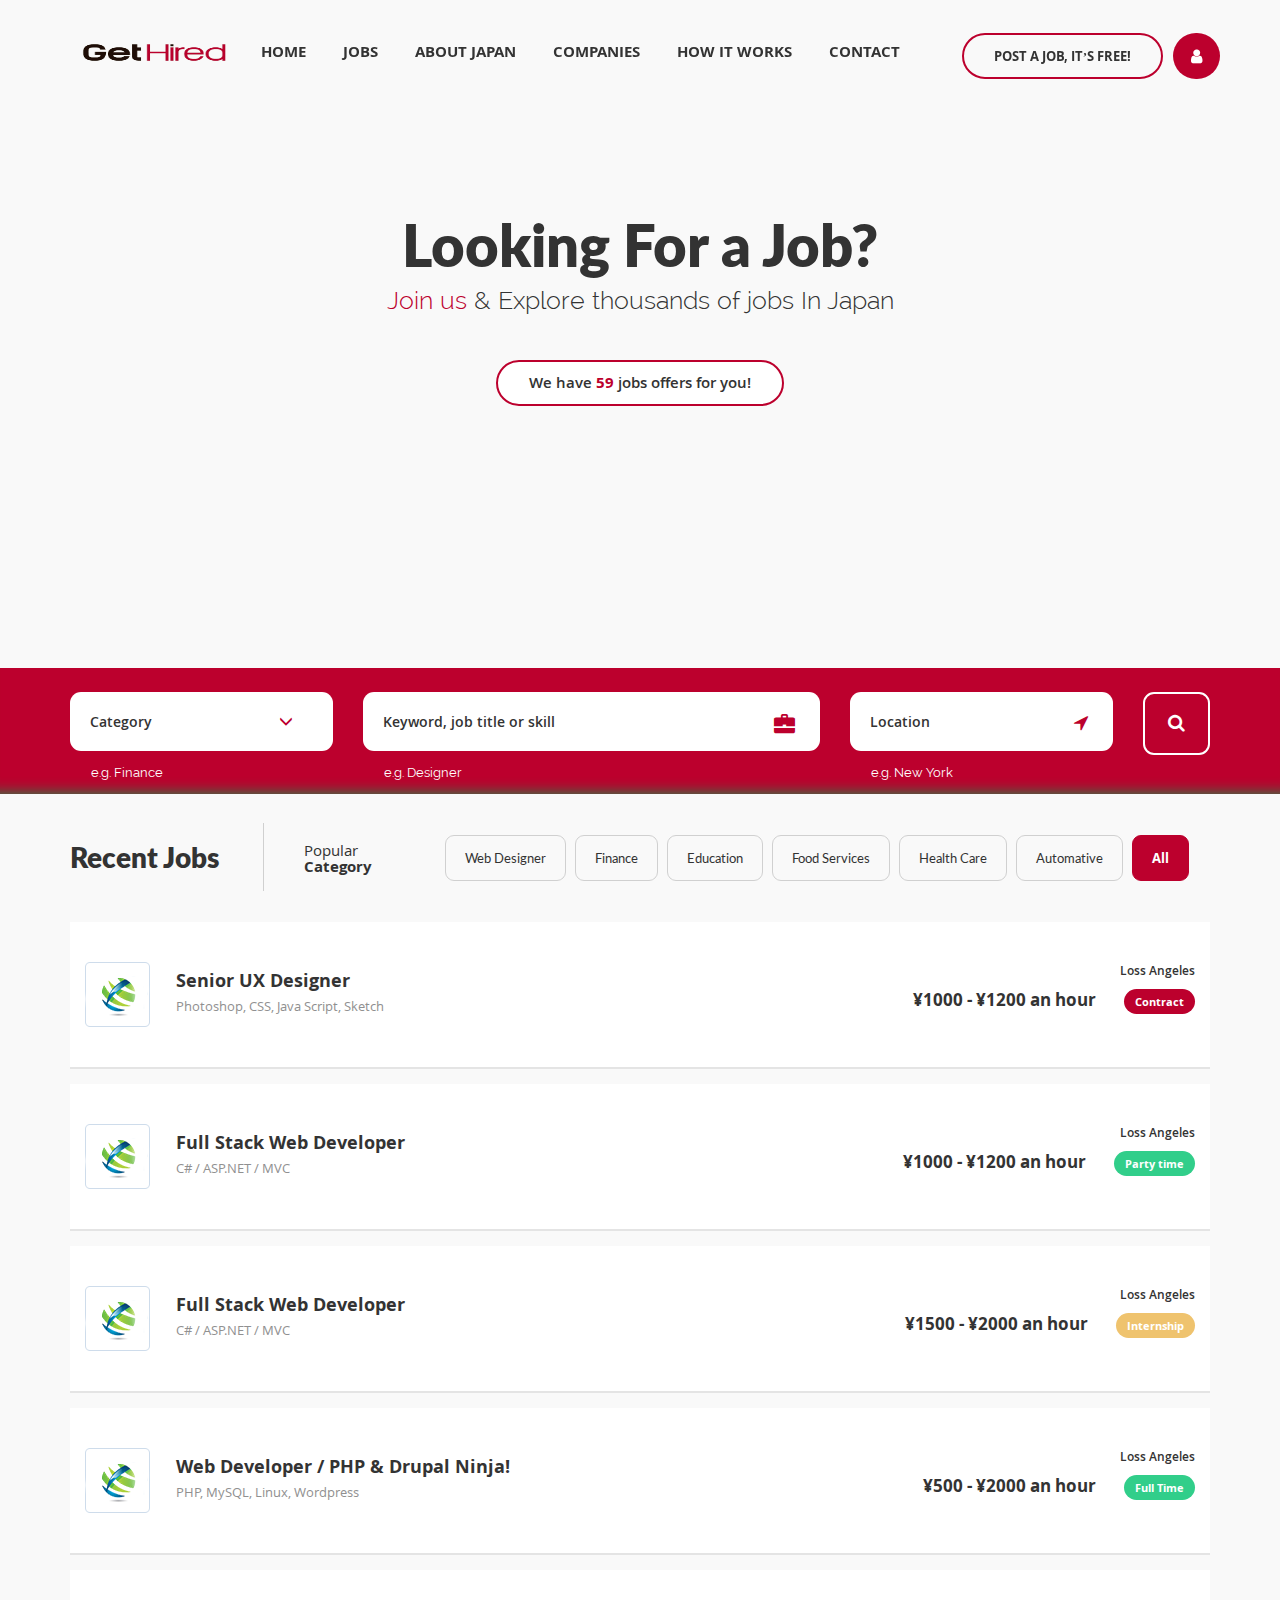
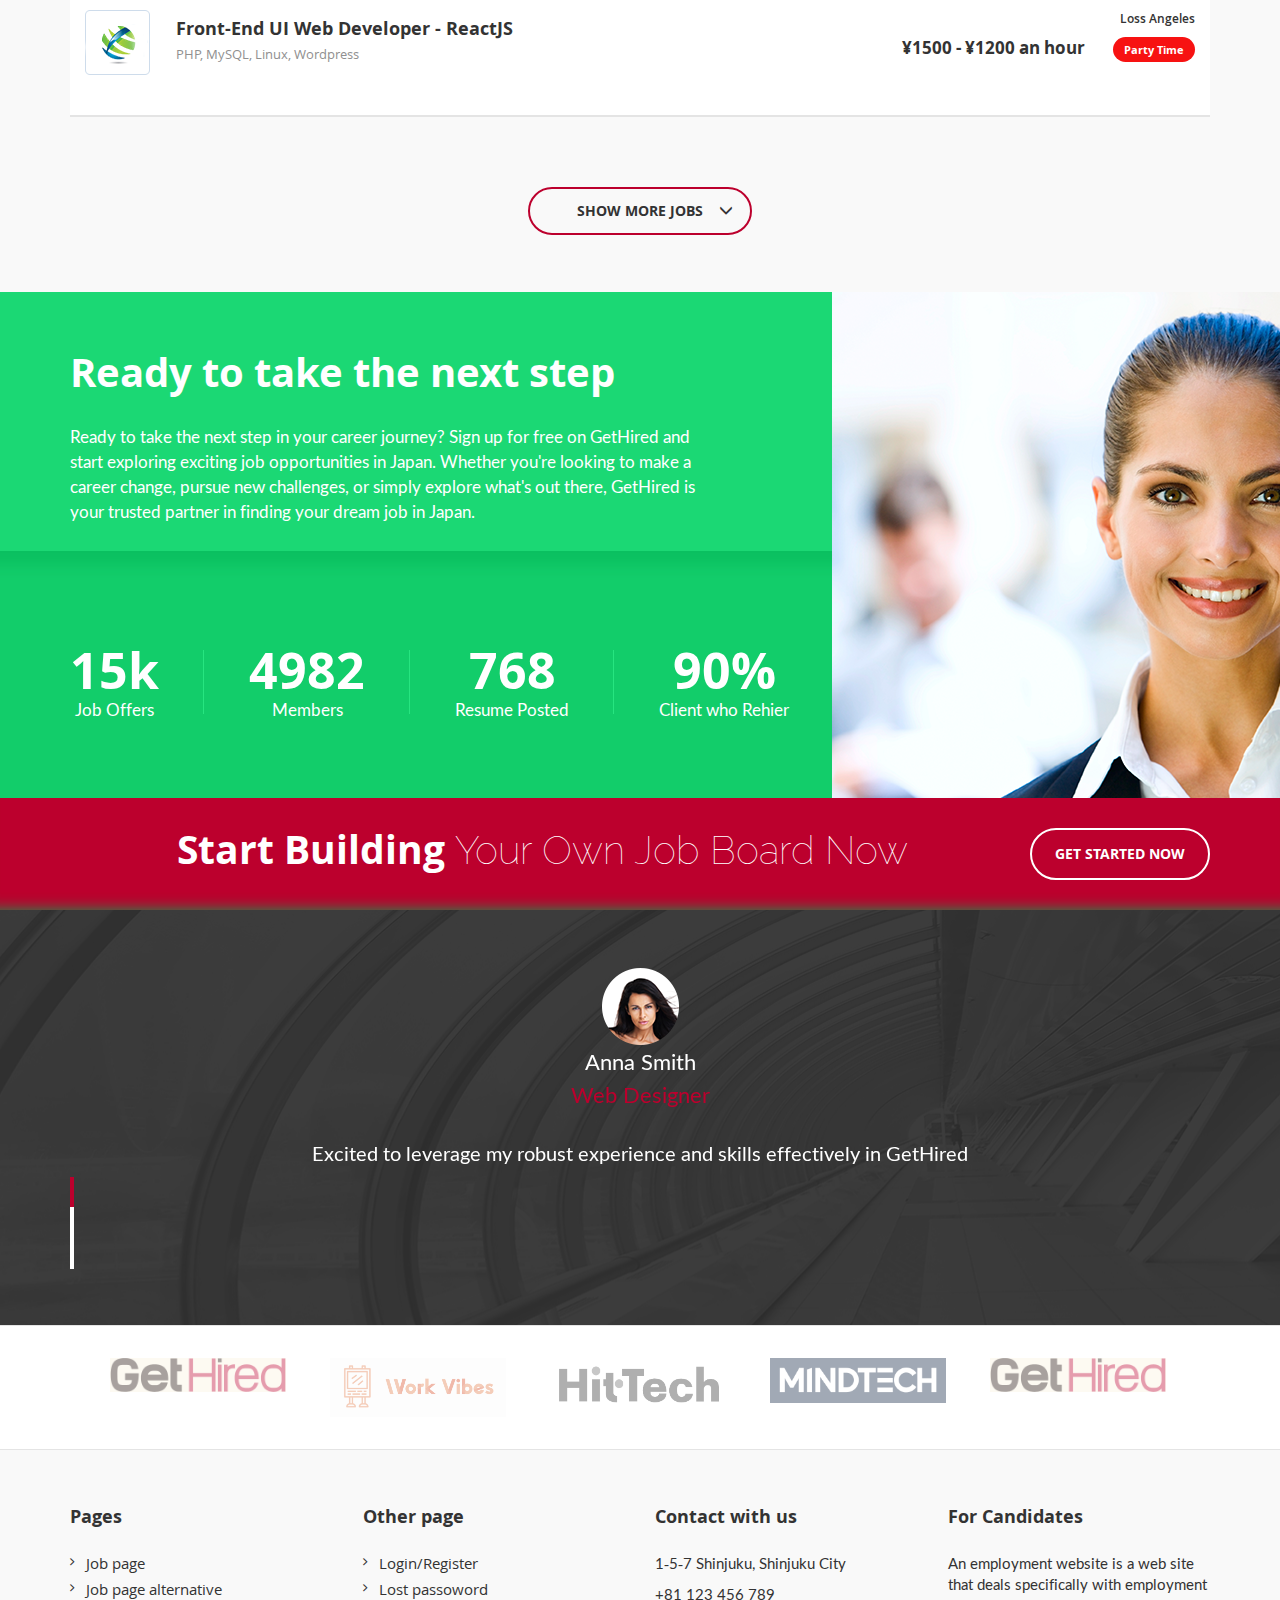
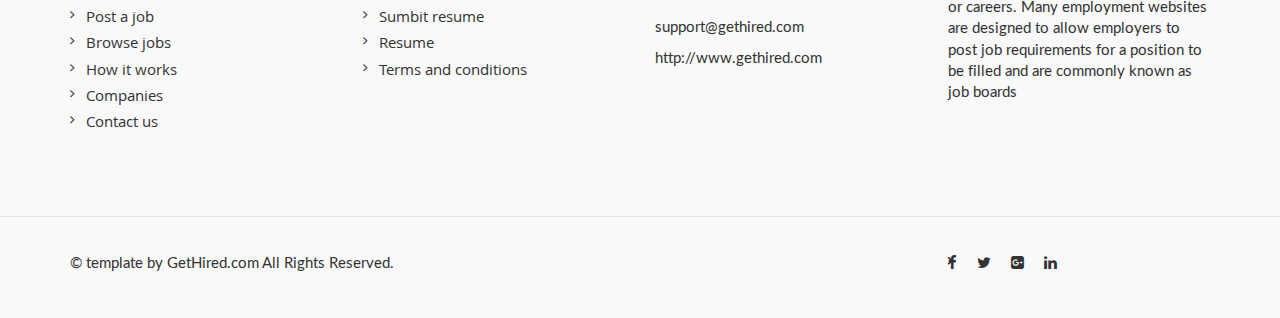
==== commit 904b6f14: "Add files via upload" ====
--- a/index.html
+++ b/index.html
@@ -4,7 +4,6 @@
     <meta http-equiv="X-UA-Compatible" content="IE=edge">
     <meta name="viewport" content="width=device-width, initial-scale=1">
     <title>GetHired- Home</title>
-    <link rel="icon" href="assets/images/favicon.png">
     
     <!-- Bootstrap -->
     <link href="assets/css/bootstrap.min.css" rel="stylesheet">
@@ -468,7 +467,7 @@
         	<div class="row">
             <div class="container main-container">
             	<div class="col-lg-9 col-md-3 col-sm-9 col-xs-6" >
-                	<p class="copyright">© template by DeximLabs.com All Rights Reserved.</p>
+                	<p class="copyright">© template by GetHired.com All Rights Reserved.</p>
                 </div>
                 <div class="col-lg-3 col-md-3 col-sm-3 col-xs-6">
                 	<ul class="list-group">
--- a/assets/webcss/site-responsive.css
+++ b/assets/webcss/site-responsive.css
@@ -0,0 +1,678 @@
+@media (min-width: 1600px) {
+	.job-recom .recom-job {
+	}
+	.job-recom .recom-job:last-child {
+	}
+	.logo {
+		position: absolute;
+		left: 0;
+		margin-left: 50px;
+	}
+}
+@media (max-width: 1300px) {
+	.top_header .nav>li a {
+		padding: 12px 11px;
+	}
+}
+@media (min-width: 1201px) {
+	.filter-category {
+		padding: 12px 0;
+	}
+	.tab_filters .pull-right {
+		padding-left: 0;
+	}
+	.contact_us .form-group.half {
+		width: 60%;
+	}
+	.navbar-nav>li.mobile-menu {
+		display:none;
+	}
+
+	.page-blog .capital {
+    	padding-left: 0;
+	}
+	.companies ul.list > li:nth-child(5n+0) {
+		margin-right: 0;
+	}
+}
+@media (max-width: 1200px) {
+	ul.top_filters li { padding-bottom: 8px;    padding-top: 11px; width: 25%;}
+	.jobs_filters .form-group .customsubmit {
+		text-indent: inherit;
+		color: #fff;
+		text-align: center;
+		text-transform: uppercase;
+		font-family: LatoBold;
+	}
+	.filter_width.submit span {
+		display: none;
+	}
+	.jobs_filters .form-group {
+		margin-bottom: 0;
+	}
+	.tab_filters h4 {
+		display: none;
+	}
+	
+	.tab_filters h5 {
+		margin: 0;
+		border: none;
+		text-align: center;
+		float: none;
+		padding-right: 0;
+		padding-bottom: 40px;
+	}
+	.tab_filters ul {
+			text-align: center;
+	}
+	.tab_filters ul.nav li {
+		display: initial;
+		float: none;
+		display: inline-block;
+	}
+	.container-fluid.bluesection:before {
+		background-repeat: repeat-x;
+		width: 100%;	
+	}
+	.container-fluid.bluesection:after {
+		opacity: 0.1;
+		width: 100%;
+		left: 0;
+		right: 0;
+		background-size: 100%;
+	}
+	.container-fluid.bluesection {
+		text-align: center;
+	}
+	#counter li {
+		float:none;
+		display: inline-block;
+	}
+	#counter {
+		text-align: center;
+		width: 100%;
+	}
+	.deximJobs_tabs .contact_us label {
+		margin-left: 0;
+	}
+	.deximJobs_tabs .contact_us input {
+		width: 65%;
+	}
+	.contact_us .form-group .dropdown {
+		width: 65%;
+	}
+
+	.user-data .user-tag label span {font-size: 16px;}
+	/*//////////Change Mobile Menu Screens///////////////////*/
+	.navbar-fixed-bottom, .navbar-fixed-top {
+		position: static;
+		padding:29px 10px 10px !important;
+	}
+	.navbar-header {
+        float: none;
+		margin-top: 23px;
+    }
+    .navbar-left,.navbar-right {
+        float: none !important;
+    }
+    .navbar-toggle {
+        display: block;
+		top: -19px;
+    }
+    .navbar-collapse.collapse {
+        display: none!important;
+    }
+    .navbar-nav {
+ 
+    }
+    .navbar-nav>li {
+		float: left;
+		width: 100%;
+    }
+    .navbar-nav>li>a {
+        padding-top: 10px;
+        padding-bottom: 10px;
+    }
+    .collapse.in{
+        display:block !important;
+		
+    }
+	.logins {
+		display:none;
+	}
+	.navbar-nav>li.mobile-menu .logins {
+		display:block;
+	}
+	.top_header {
+		top: 0;
+	}
+	.navbar-fixed-top {
+		background: #fff !important;
+		 box-shadow: 0 0 1px #d6d6d6;
+	}
+	.navbar-nav>li .dropdown-menu {
+		display: block;
+		background-color: transparent;
+		position: relative;
+		border: none;
+		box-shadow: none;
+	}
+	.navbar-nav>li .dropdown-menu a {
+		color: #333;
+		border: none;
+		margin-left: 30px;
+		font-size: 14px;
+		background-color: transparent;
+		 font-family: inherit;
+	}
+	.navbar-nav>li .dropdown-menu li {
+		margin: 0;
+	}
+	.top_header .nav>li a {
+		background-color: transparent;
+		color: #333;
+	}
+	.price-tags .priceing_tables:after {
+		  left: -300px;
+	}
+	.companies ul.list > li:nth-child(4n+0) {
+		margin-right: 0;
+	}
+	.companies ul.nav {
+		text-align: center;
+	}
+	.companies ul.nav li {
+		float: none;
+		display: inline-block;
+	}
+	
+	.user-data .seprator {
+		margin-right: 2%;
+		padding-right: 1.4%;
+	}
+	.v-middle .white-heading,
+	.v-middle .white-heading span {
+		float:left;
+		width:100%;
+		text-align:center;
+		line-height: 50px;
+	}
+	.v-middle {
+		display: table;
+	}
+	#style-2 .white-heading span.call-us {
+		float:left;
+	}
+	#style-2 .white-heading {
+		line-height:normal;
+	}
+		/*/////////////////*/
+		
+}
+@media only screen and (min-width:992px) and (max-width: 1200px)  {
+	.tag h3, .tag ul {
+		padding: 19px 14px 20px;
+		margin-bottom: 0;
+	}
+	
+}
+@media only screen and (min-width:768px) and (max-width: 1200px)  {
+	.v-middle div {
+		display: table-cell;
+		vertical-align: middle;
+		float: none;	}
+		.page-title .main-container {padding: 0 0 32px;}
+		.filter-result .desig h3 { font-size: 16px; }
+
+
+		
+}
+@media (min-width: 992px) {
+	.no-padding {
+		padding: 0;
+	}
+	.zero-padding-right {
+		padding-right:0px;
+	}
+	.zero-padding-left {
+		padding-left:0px;
+	}
+	.how_work .container {
+		width:100%;
+	}
+}
+@media (max-width: 1000px) {
+	.nav>li {
+		margin-right: 10px;
+		border-bottom: 1px solid #d6d6d6;
+	}
+}
+@media (max-width: 991px) {
+	.tab_filters ul.nav li {
+		width: 26%;
+		margin: 10px 1%;
+	}
+	.jobs-result {
+		margin-top: 20px;
+	}
+	.countjobs ul li {
+		padding: 0px 5%;
+	}
+	.posts-list .post {
+		margin-bottom: 30px;
+	}
+	
+	
+	li.admin .admin-info .label {
+		position: inherit;
+	}
+	.joblist.style2 .filter-result {
+		width: 100%;
+		margin-right: 0;
+	}
+	.deximJobs_tabs .contact_us label {
+		text-align:left;
+		width:100%;
+		margin-right:0px;
+	}
+	.deximJobs_tabs .sidebar {
+		margin-top:17px;
+	}
+	.deximJobs_tabs .tab-content {
+		    margin-top: 10px;
+	}
+	.deximJobs_tabs .contact_us input,
+	.contact_us .form-group .dropdown {
+		width:100%;
+	}
+	.file-type .upload .filename {
+		margin-right: 10px;
+	}
+	#form-style-2 input, #form-style-2 textarea, .select2-container,
+	.container .mce-tinymce,
+	ul.order-table {
+	}
+	#form-style-2 .order-items tr.payment-method input {
+	}
+	
+	.widget ul.social li {
+		width: 100%;
+	}
+	.blue-banner h3.white-heading {
+		text-align: center;
+	}
+	.blue-banner .call-us {
+		text-align: center;
+		width: 100%;
+	}
+	
+	ul.order-table .payment-method td:first-child {
+		width: 100%;
+	}
+	#form-style-2 label {
+		padding: 5px 0
+	}
+	.price-tags .priceing_tables:after {
+		  display:none;
+	}
+	.page-blog .capital h5 {
+		text-align: center;
+	}
+	form#search {
+		width: 100%;
+		float: none;
+		margin: 0 auto;
+		overflow: hidden;
+	}
+	.user-data .seprator {
+		padding: 0 0 12px;
+		margin: 0 0 8px;
+		width: 100%;
+		text-align: center;
+		border-bottom: 1px solid #e1e1e1;
+	}
+	.user-data .seprator:before {
+		opacity: 0;
+		width: 100%;
+		height: 1px;
+		bottom: 0;
+	}
+	.user-data div {
+		display: inline-block;
+	}
+	.user-data .user-image {
+	}
+	.user-data .seprator:first-child > div {
+		margin:0 0 15px;
+	}
+	.user-data .seprator .jos-status {
+		width:250px;
+	}
+	.user-data .seprator .jos-status .label {
+		width:100%;
+	}
+	.user-data .seprator:first-child, .user-data .seprator:last-child {
+		border-bottom: none;
+	}
+	.user-data .user-tag label {
+		font-size: 14px;
+	}
+	.user-data .user-tag label span {
+		font-size:18px;
+	}
+	.how_work:before {
+		width: 100%; 
+	}
+	.how_work .full-screen {
+   	 	padding: 0;
+	}
+	.how_work ul li {
+		opacity: 0.9;
+	}
+	#counter li {
+		padding: 0 5%;
+	}
+	.blocks h3 {
+		padding-left: 40px;
+		padding-bottom: 15px;
+		margin-bottom: 15px;
+	}
+	.blocks h3 i {
+		position: absolute;
+		left: 0;
+	}
+	.blocks a {
+		margin: 0;
+	}
+	.blocks .block {
+		margin-bottom: 15px;
+		padding-bottom: 15px;
+		border-bottom: 1px solid #e4e4e4;
+	}
+	.tag {
+		margin-top:30px;
+	}
+	.priceing_tables .purchase-now a {margin: 0 29px;}
+}
+@media (min-width: 768px) { 
+	.no-padding-left {
+		padding-left:0px;
+	}
+	.no-padding-right {
+		padding-right:0px;
+	}
+	.page-title .white-heading { font-size: 39px;}
+	.page-title .main-container {padding: 33px 0 32px}
+	.user-data .user-image { padding-right: 0;}
+	
+}
+@media (max-width: 767px) { 
+	.page-title .main-container {padding: 12px;}
+
+	.deximJobs_tabs p {margin-bottom: 6px;}
+	.form-group {margin-bottom: 0;}
+	.register { margin-top: 15px;}
+	.deximJobs_tabs .contact_us .lost_password {padding: 0}
+	#header .collapse {
+		overflow: hidden;
+		max-height: inherit;
+	}
+	.top_header {
+		top:0px;
+	}
+	
+	#form-style-2 label {
+		width:100%;
+		text-align:left;
+	}
+	#form-style-2 input, #form-style-2 textarea, .select2-container,
+	.container .mce-tinymce,
+	ul.order-table {
+		width:100%;
+	}
+	#form-style-2 .file-type input[type="file"] {
+		position: absolute;
+		bottom:0px;
+	}
+	.file-type .upload {
+		position: static;
+		float: left;
+	}
+	.form-group.submit label {
+		display: none;
+	}
+	ul.order-table .payment-method td:first-child {
+		width: 40%;
+	}
+	ul.order-table > li {
+		display: none;
+	}
+
+	ul.order-table > li.table-header {
+		display: block;
+	}
+	
+	.order-items ul.order-table > li.table-header li,.order-items ul.order-table > li.table-header li:last-child {
+		width: 100%;
+		padding: 10px 0;
+		border-bottom: 1px solid #e1e1e1;
+		text-align: left;
+	}
+	
+	.order-items ul.order-table > li.table-header li .mobile {
+		display: inline-block;
+	}
+	.price-tags .priceing_tables {
+		padding:20px;
+	}
+	.priceing_tables .price_table {
+		width: 80%;
+		margin: 0 auto;
+		float: none;
+		overflow: hidden;
+		margin-bottom: 20px;
+		background-color: #fff;
+	}
+	.page-title .image-heading, .page-title .white-heading {text-align: center; }
+	.page-title h5 {
+		 text-align:center;
+	}
+	.modal-open .modal .modal-dialog {
+		margin: 0 auto;
+		width: 95%;
+	}
+	.favourite {
+		float: none;
+		text-align: center;
+	}
+	.tab_filters ul.nav li {
+		width: 45%;
+	}
+	.how_work ul li ul li {
+		width: 100%;
+		margin: 0;
+		padding: 30px 0;
+	}
+	.how_work ul li ul li:after {
+		width: 100%;
+		height: 1px;
+		bottom: 0;
+		top: inherit;
+		opacity: 1;
+	}
+	#counter li {
+		padding: 10px 0 !important;
+		width: 100%;
+	}
+	.how_work #counter li:after {
+		height: 1px;
+		width: 100%;
+		top: initial;
+		bottom: 0;
+	}
+	#counter li:after {
+		height: 1px;
+		width: 100%;
+		bottom: 0;
+		top: initial;
+	}
+	.container-fluid.bluesection:before {
+		background: #12cd6a;
+	}
+	.job-recom .recom-job {
+		float:none;
+		margin:0 20px;
+	}
+	.jobs_filters {padding: 35px 0 31px;}
+	.title-image .section-title .main-container {padding: 38px 0 32px;}
+
+}
+@media (max-width: 660px) { 
+	.contact_us .form-group label {
+		width:100%;
+		text-align:left;
+	}
+	.contact_us .form-group input, .contact_us .form-group textarea {
+		width:100%;
+	}
+	.jobs_filters {padding: 35px 0 31px;}
+
+	.deximJobs_tabs p {margin-bottom: 6px;}
+	.form-group {margin-bottom: 0;}
+	.register { margin-top: 15px;}
+	.deximJobs_tabs .contact_us .lost_password {padding: 0}
+}
+@media (max-width: 580px) { 
+	
+	
+	ul.order-table .payment-method td:first-child {
+	}
+	.checkout ul.buttons li {
+		float: left;
+		width: 100%;
+		padding: 10px 0 0 !important;
+	}
+	.checkout ul.buttons li label, .checkout ul.buttons li input, .checkout ul.buttons li #signin {
+		width: 100%;
+	}
+	.list-style2 .desig h3 {
+		font-size: 18px;
+	}
+	.job-footer ul li {
+		width: 100%;
+		text-align: center;
+		margin: 0;
+		padding: 5px 0 0;
+	}
+	.job-footer ul li:after {
+		opacity: 0;
+	}
+	.job-footer .label {
+		top: 0;
+	}
+	.list-style2 .company-left-info,
+	.list-style2 .desig {
+		width:100%;
+		text-align:center;
+		margin-bottom: 10px;
+	}
+	.tab_filters ul.nav li {
+		width: 100%;
+	} 
+	.slogan h1 {
+		font-size: 30px;
+	}
+	.slogan h3 {
+		font-size:14px;
+	}
+	.filter-result .location {margin-top: 25px;}
+	.filter-result .location p {font-size: 20px;  margin-left: 87px;}
+	.jobs_filters {padding: 35px 0 31px;}
+	.filter-result .location p, .data-job {text-align: left; font-size: 13px;}
+	.filter-result .desig h3 {font-size: 14px;}
+	.filter-result .desig h4 {color: #919199;   font-size: 13px;}
+	.filter-result { padding: 18px 0; border: 1px solid #e4e4e4;}
+	.data-job {float: left;width: 100%; margin-left: 86px;}
+	.page-title .white-heading {text-align: center;  font-size: 38px; margin-top: 25px;}
+	.data-job h3 {width: 100%;text-align: left;}
+	.job-footer ul { margin-top: 24px; }
+	.job-footer .label { width: 100%; }
+	.jobs_filters {padding: 35px 0 31px;}
+	.footer ul li {padding-bottom: 7px;}
+	.priceing_tables .purchase-now a {margin: 0 27px;}
+	.container.slogan {top: 81px;}
+	.slogan a {font-size: 13px; margin-top: 12px;}
+	.slider_items {height: 303px;}
+	.parallax-window {min-height: 0;}
+	ul.top_filters li {width: 50%;}
+
+	.jobs_filters .filters_feilds, .jobs_filters .form-group input {padding: 10px 16px 11px; border-radius: 5px;  margin-bottom: 9px;}
+	.jobs_filters .filter_width > span {display: none;}
+	.filter_width.bgicon .glyphicon { font-size: 16px;  right: 35px;    top: 14px;}
+
+	.deximJobs_tabs p {margin-bottom: 6px;}
+	.form-group {margin-bottom: 0;}
+	.register { margin-top: 15px;}
+	.deximJobs_tabs .contact_us .lost_password {padding: 0}
+	
+	
+}
+@media (max-width: 480px) {  
+		.order-total .submit {
+			width: inherit;
+		}
+		.priceing_tables .price_table { 
+			width:100%;
+		}
+		.modal-dialog h3 {
+			font-size: 19px;
+		}
+		.modal-dialog .modal-footer span {
+			width: 100%;
+		}
+		.jobs-result .company-left-info {
+			width: 100%;
+			text-align: center;
+			margin: 0 auto 13px;
+		}
+		.jobs-result {
+			text-align: center;
+		}
+		.jobs-result .desig,.filter-result .location {
+			width: 100%;
+		}
+	.filter-result .location p, .data-job {text-align: center; font-size: 13px;}
+	.filter-result .desig h3 {font-size: 14px;}
+	.filter-result .desig h4 {color: #919199;   font-size: 13px;}
+	.filter-result { padding: 18px 0; border: 1px solid #e4e4e4;}
+	.data-job {float: left;width: 100%; margin-left: 0px;}
+	.filter-result .location p { margin-left: 0px;}
+	.data-job h3 {width: 100%;text-align: center; font-size: 17px; line-height: 14px;margin: 0 0 12px;}
+	.job-footer ul { margin-top: 24px; }
+	.job-footer .label { width: 100%; }
+	.jobs_filters {padding: 35px 0 31px;}
+	.footer ul li {padding-bottom: 7px;}
+	.priceing_tables .purchase-now a {margin: 0 27px;}
+	.container.slogan {top: 81px;}
+	.slogan a {font-size: 13px; margin-top: 12px; padding: 4px 15px;}
+	.slider_items {height: 303px;}
+	.parallax-window {min-height: 0;}
+	ul.top_filters li {width: 50%;}
+	.navbar-fixed-bottom, .navbar-fixed-top {padding: 15px 28px 0 !important;}
+	.jobs_filters .filters_feilds, .jobs_filters .form-group input {padding: 10px 16px 11px; border-radius: 5px;  margin-bottom: 9px;}
+	.jobs_filters .filter_width > span {display: none;}
+	.filter_width.bgicon .glyphicon { font-size: 16px;  right: 35px;    top: 14px;}
+	.page-title .white-heading {font-size: 29px; text-align: center; margin-top: 12px;}
+	.page-title, .header_area { margin-top: 79px;}
+	.label  { margin-left: 0;  width: 100%;}
+	ul.skills li {margin-bottom: 8px;}
+	.deximJobs_tabs p {margin-bottom: 6px;}
+	.form-group {margin-bottom: 0;}
+	.register { margin-top: 15px;}
+	.deximJobs_tabs .contact_us .lost_password {padding: 0}
+	
+ 
+	
+
+	
+}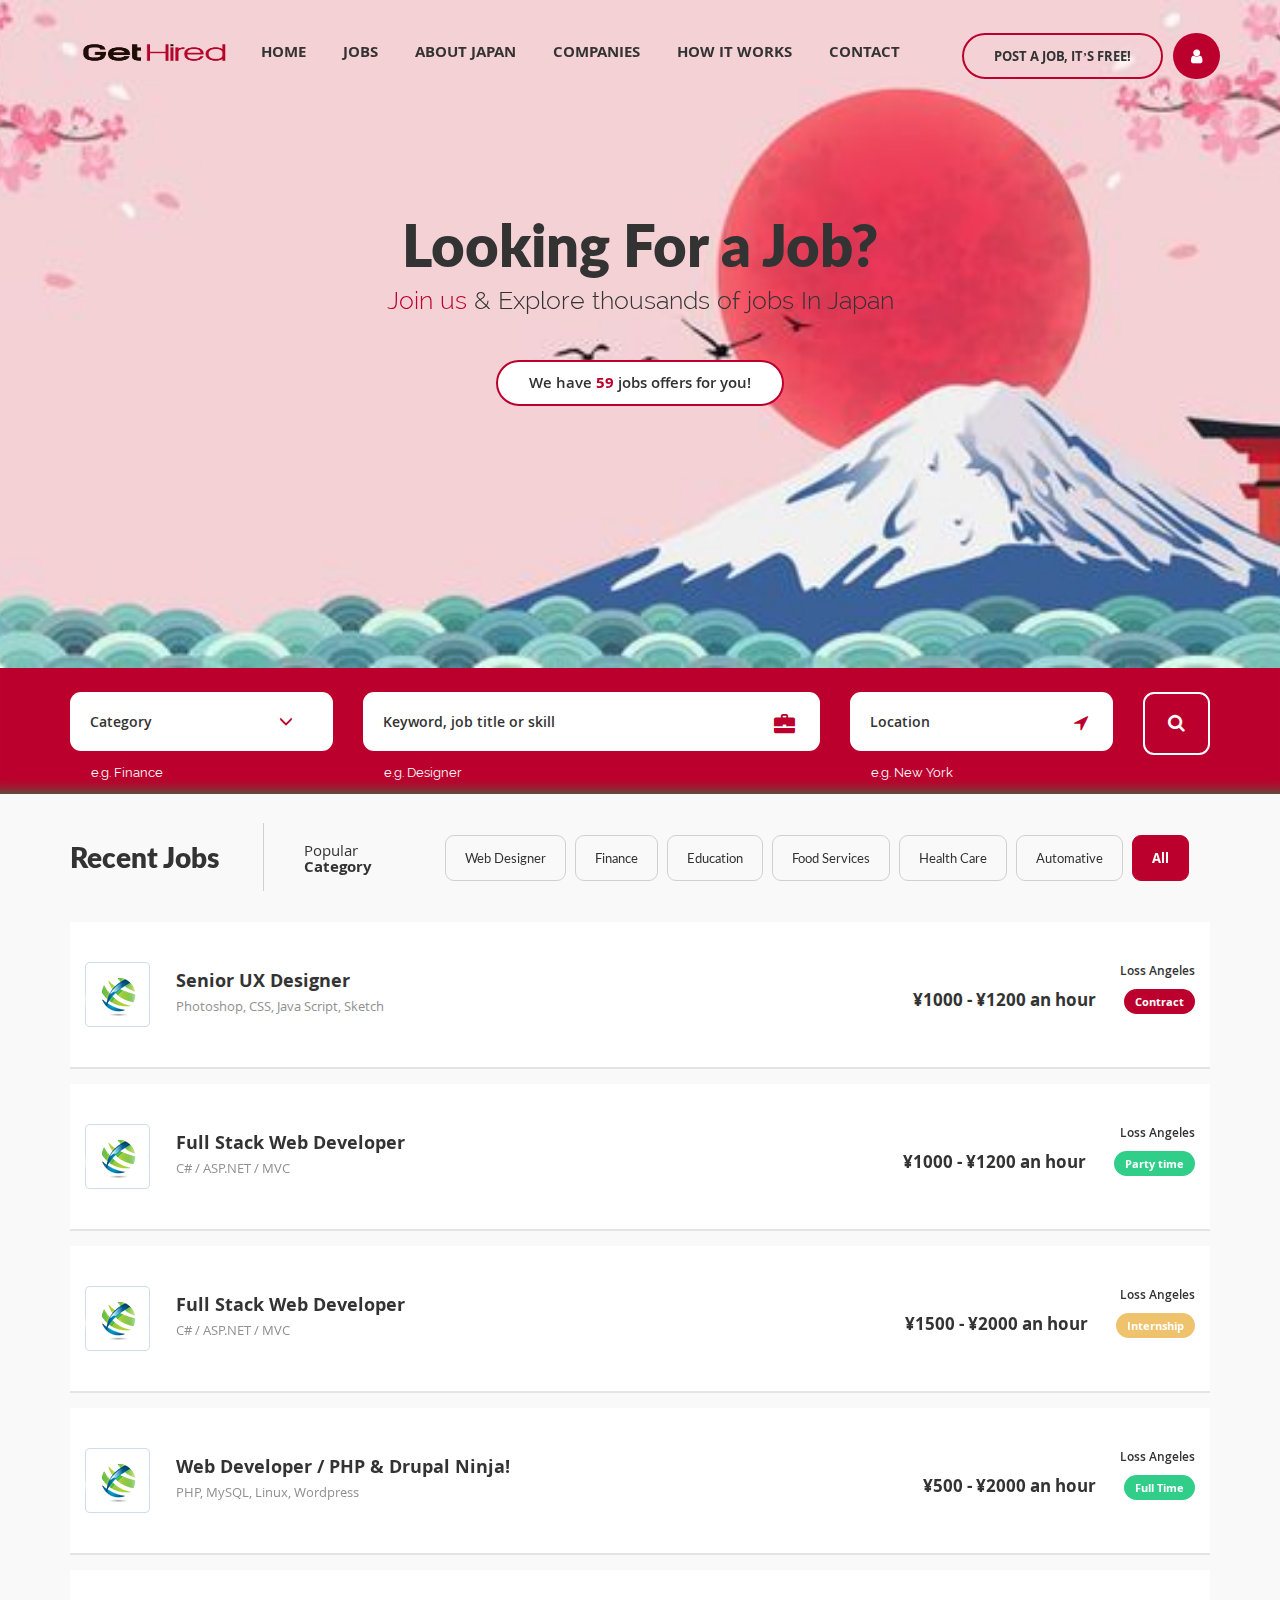
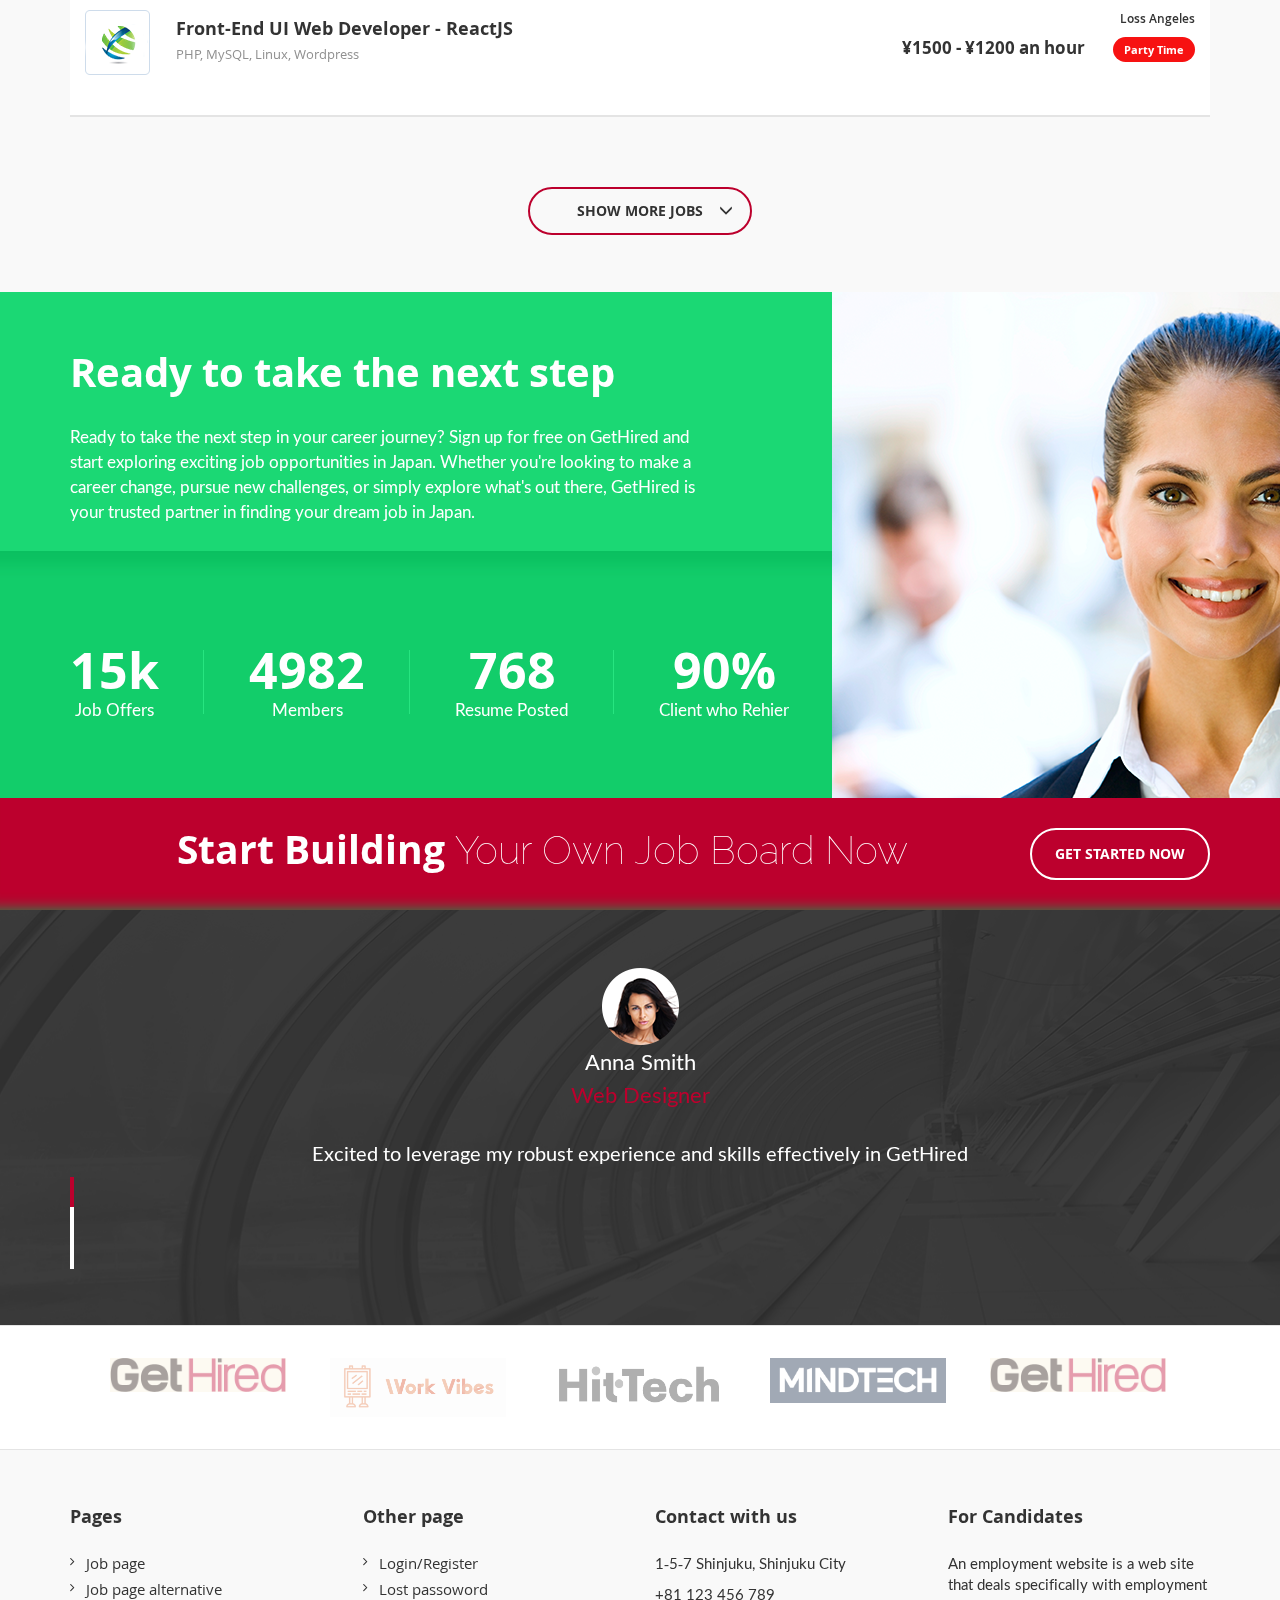
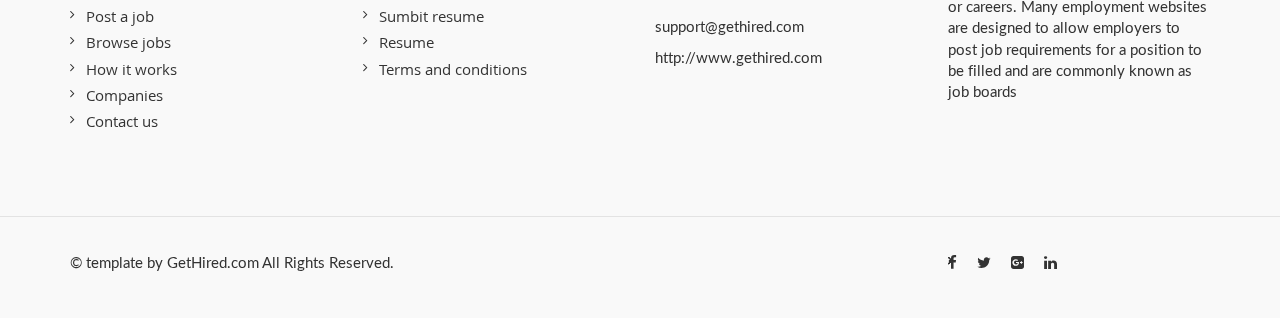
==== commit ec6b1fd5: "Add files via upload" ====
--- a/index.html
+++ b/index.html
@@ -27,9 +27,9 @@
 		<div id="header" class="container-fluid home">
               <div class="row">
                 <div class="header_banner">
-                       <div class="slides">
-                       		<div class="slider_items parallax-window"  data-parallax="scroll" data-image-src="assets/images/headerbg2.jpg"></div>
-                       </div>
+                    <div class="slides">
+                        <div class="slider_items parallax-window"  data-parallax="scroll" data-image-src="assets/images/headerbg2.jpg"></div>
+                    </div>
                  </div>
              <!-- Header Image Or May be Slider-->
                 <div class="top_header">
@@ -58,11 +58,11 @@
                           <ul class="nav navbar-nav">
                             
                              <li class="dropdown">
-                              <a href="#" class="dropdown-toggle" data-toggle="dropdown" role="button" aria-haspopup="true" aria-expanded="false">Home 
+                              <a href="#!" class="dropdown-toggle" data-toggle="dropdown" role="button" aria-haspopup="true" aria-expanded="false">Home 
                               <span class="sr-only">(current)</span></a>     <li class="mobile-menu add-job"><a href="post-a-job.html">POST A JOB, IT’S FREE!</a></li>
 							<ul class="dropdown-menu">
                            
-                                <li><a href="home2.html">Home#2</a></li>
+                                <li><a href="index.html">Home</a></li>
 
                              </ul> 
 							 </li>
@@ -497,7 +497,6 @@
    	<!-- Include js plugin -->
     <script type="text/javascript" src="assets/owlslider/owl-carousel/owl.carousel.js"></script>
     <script type="text/javascript" src="assets/js/waypoints.min.js"></script> 
-  	<script type="text/javascript" src="assets/counter/jquery.counterup.min.js"></script> 
     <!--Site JS-->
     <script src="assets/js/webjs.js"></script>
 
--- a/style.css
+++ b/style.css
@@ -164,7 +164,7 @@
 }
 /*///////////////*/
 .slider_items {
-    background: url(assets/images/Work-Culture-In-Japan.png);
+    background: url(assets/images/headerbg3.jpg);
     height: 668px;
 	background-attachment: fixed;
     background-position: 0 83%;
